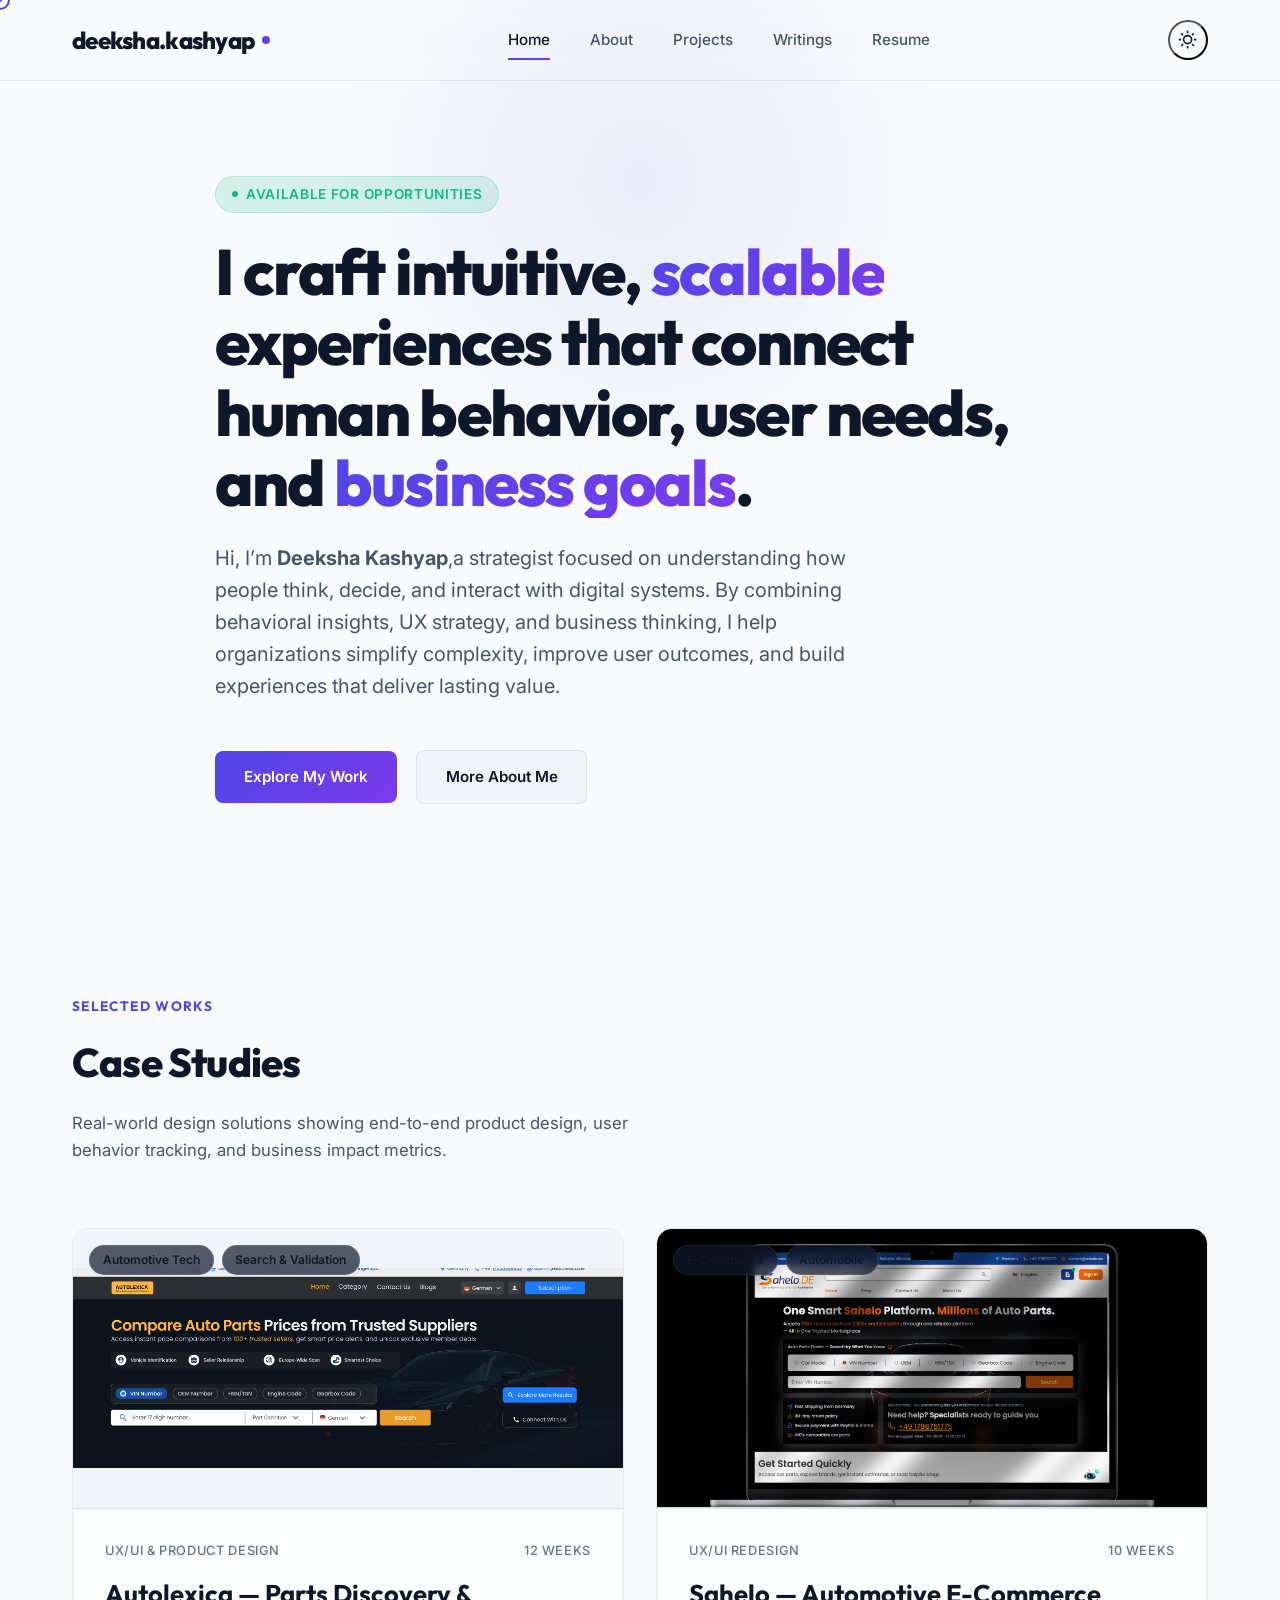
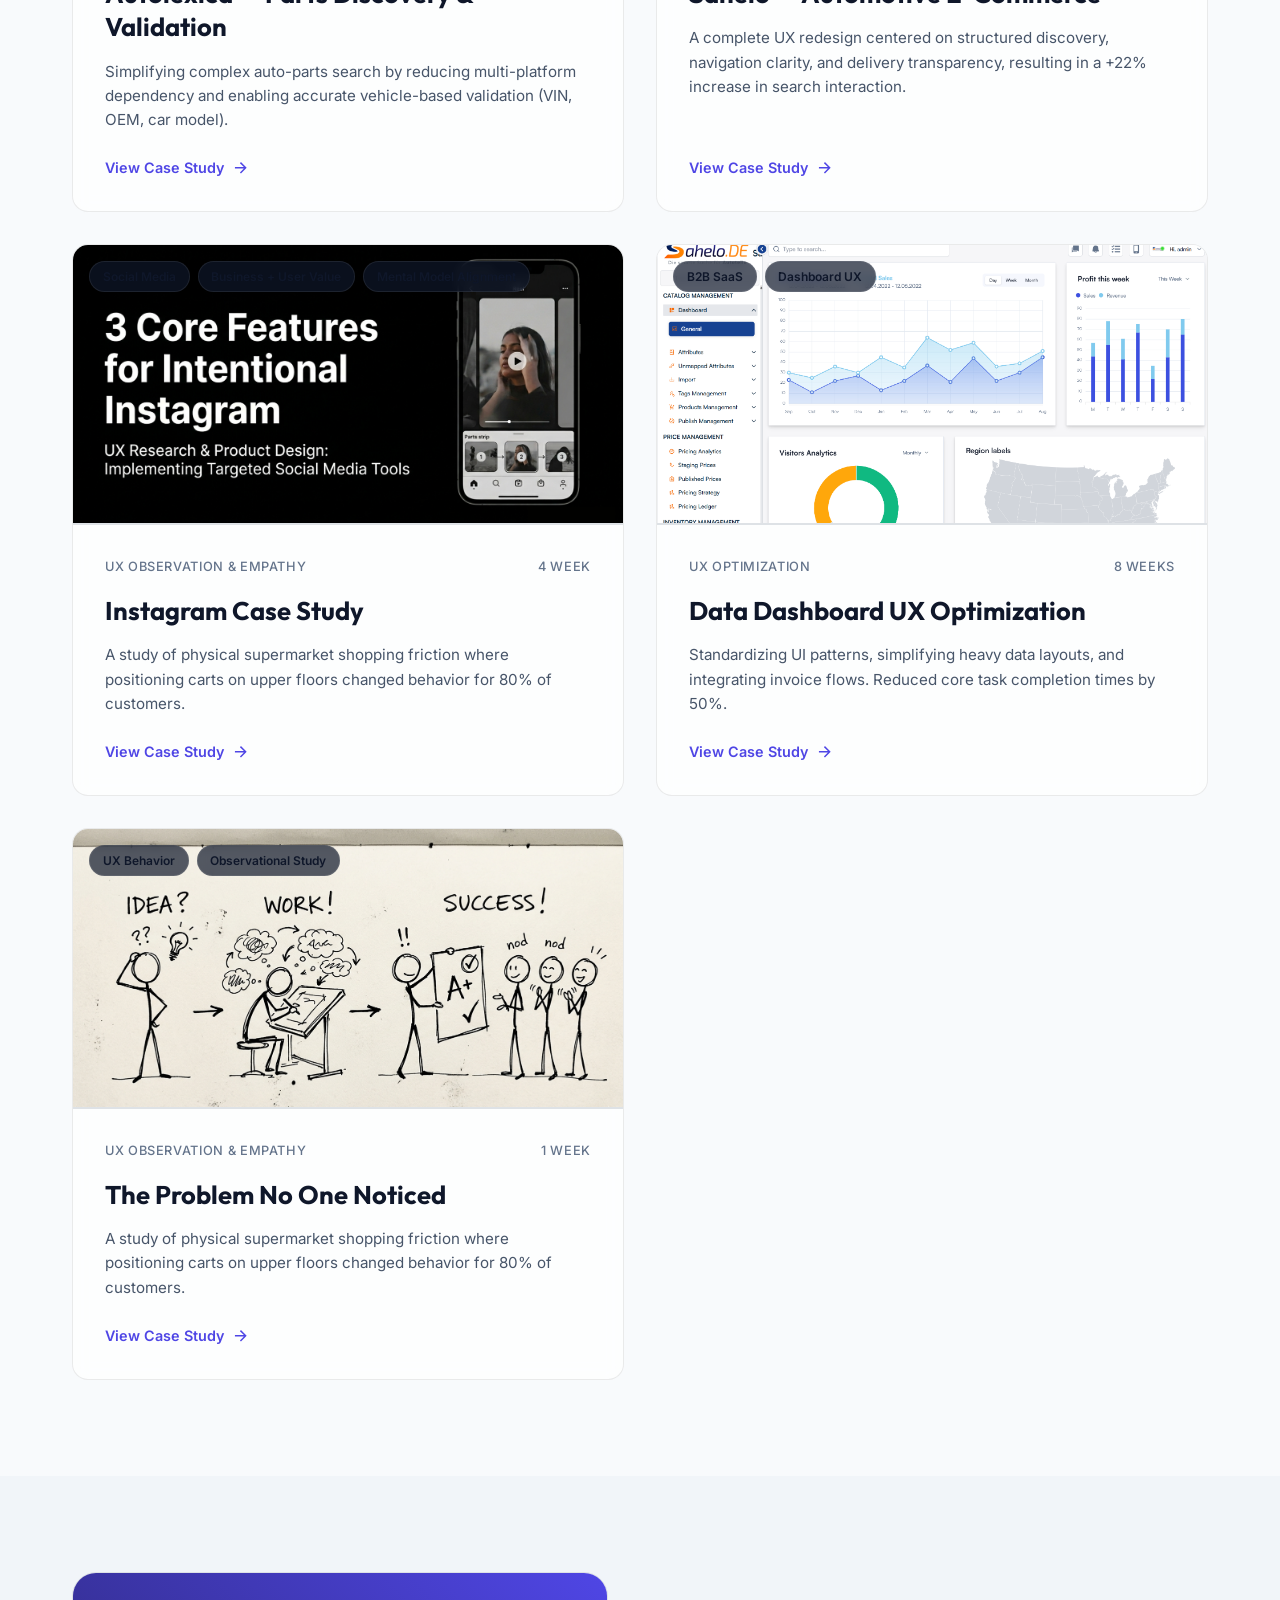
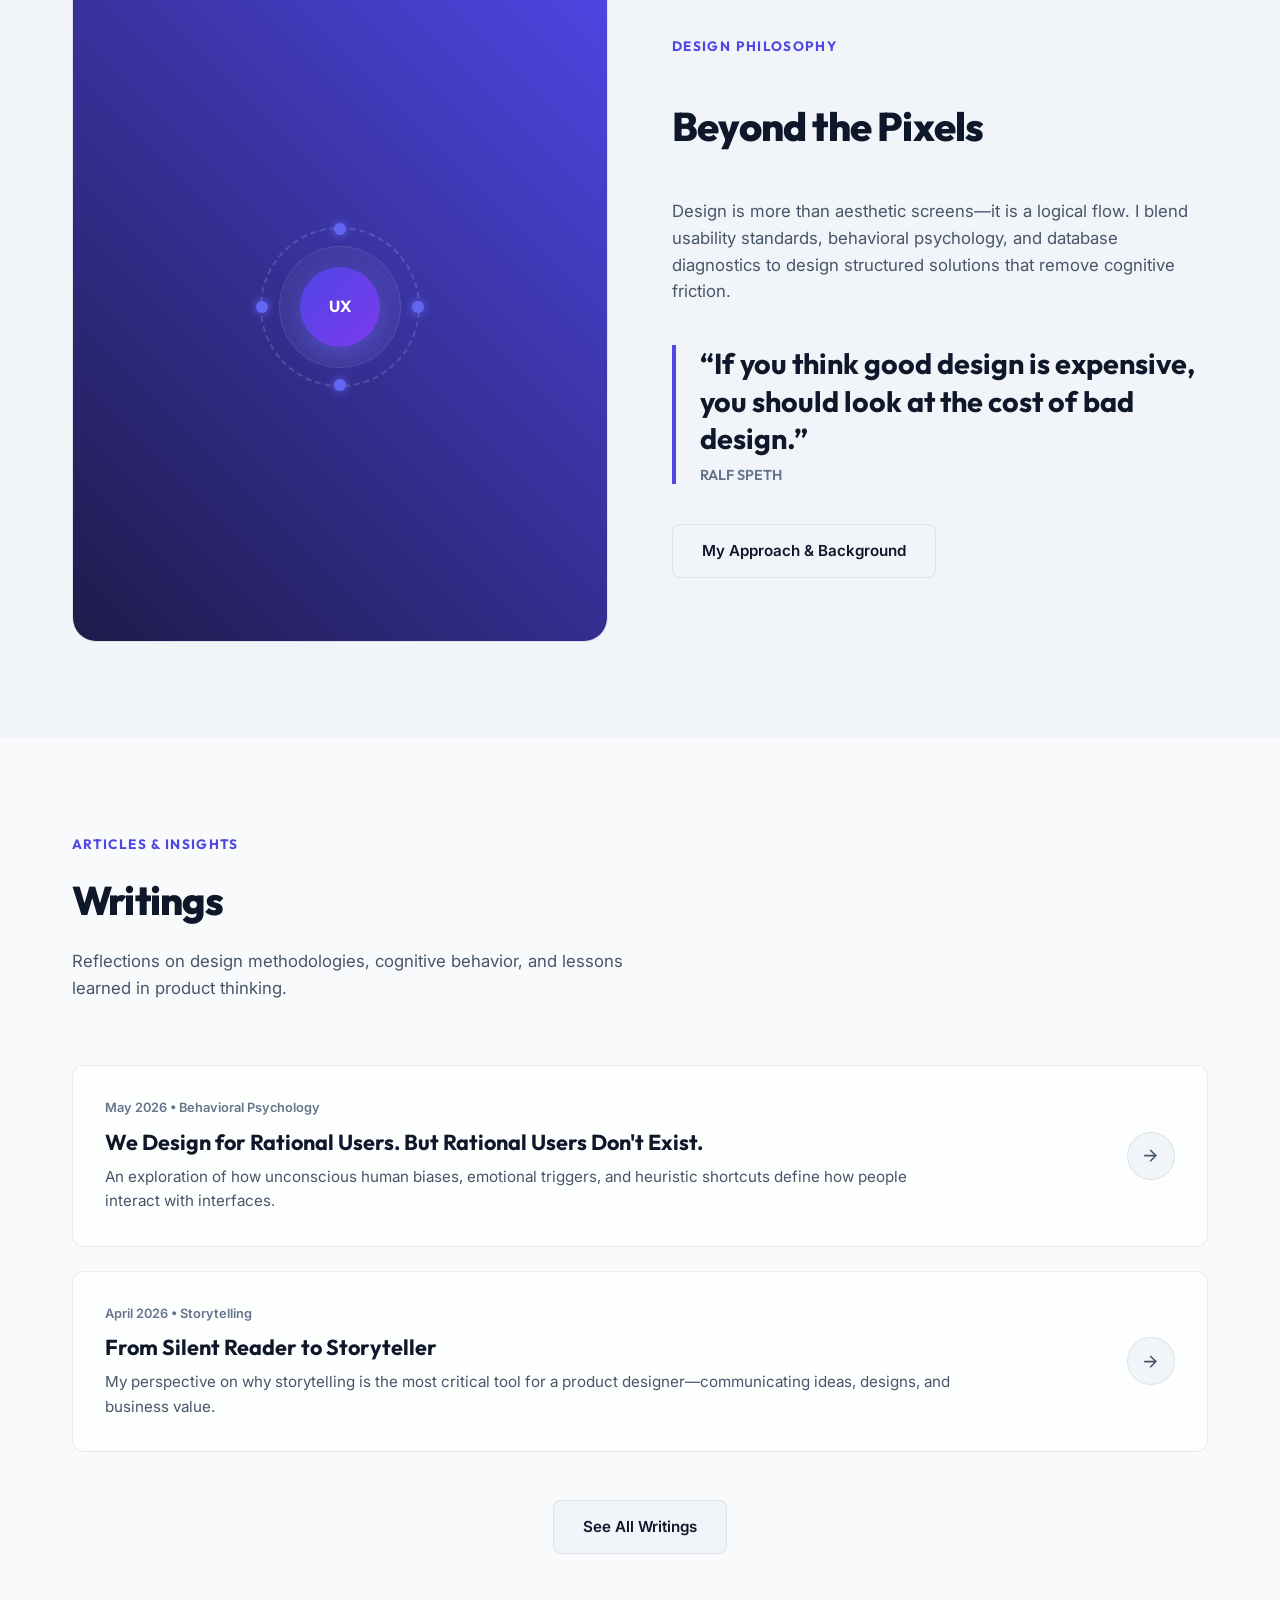
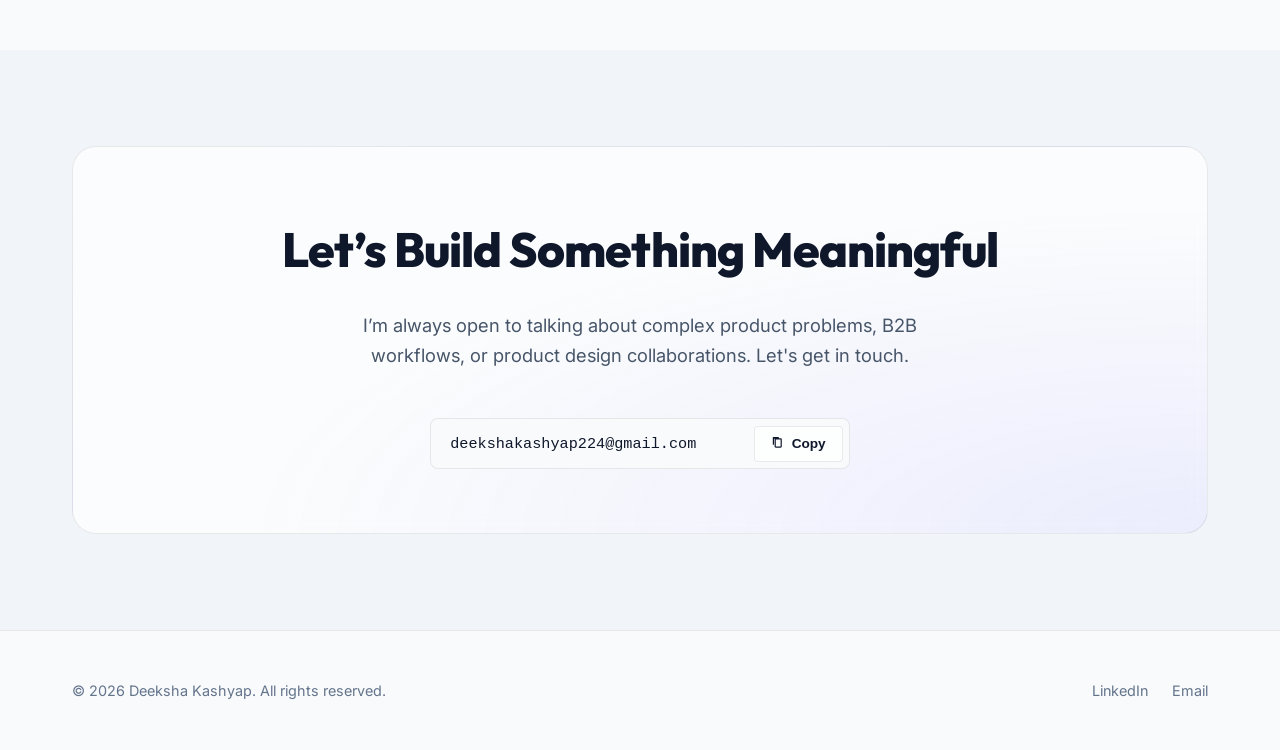
==== index.html @ 8af73ab5 "Initial commit" ====
<!DOCTYPE html>
<html lang="en">
<head>
    <meta charset="UTF-8">
    <meta name="viewport" content="width=device-width, initial-scale=1.0">
    <meta name="description" content="Product portfolio of Deeksha Kashyap - UX/UI and Product Designer. Designing intuitive, scalable digital products that connect user needs with business goals.">
    <title>Deeksha Kashyap | Product Designer Portfolio</title>
    <link rel="stylesheet" href="css/style.css">
    
    <style>
        .project-img-wrapper img {
    width: 100%;
    height: 100%;
    object-fit: cover;
    display: block;
}
    </style>
</head>

<body>
    <!-- Custom Cursor Elements -->
    <div class="custom-cursor"></div>
    <div class="custom-cursor-dot"></div>

    <!-- Navigation Header -->
    <header>
        <div class="container nav-container">
            <a href="index.html" class="logo">
                deeksha.kashyap <span class="logo-dot"></span>
            </a>
            
            <button class="hamburger" id="hamburger" aria-label="Toggle Navigation Menu">
                <span></span>
                <span></span>
                <span></span>
            </button>

            <nav class="nav-menu" id="nav-menu">
                <a href="index.html" class="nav-link active">Home</a>
                <a href="about.html" class="nav-link">About</a>
                <a href="index.html#projects" class="nav-link">Projects</a>
                <a href="writings.html" class="nav-link">Writings</a>
                <a href="resume.html" class="nav-link">Resume</a>
            </nav>

            <div class="nav-right">
                <button class="theme-btn" id="theme-toggle" aria-label="Toggle Light/Dark Theme">
                    <svg class="moon-icon" viewBox="0 0 24 24">
                        <path d="M12 3c.132 0 .263 0 .393.007a7.5 7.5 0 0 0 7.92 12.446A9 9 0 1 1 12 3zm0 2a7 7 0 1 0 5.25 11.625 9.5 9.5 0 0 1-5.18-7.79 9.516 9.516 0 0 1-.07-1.835A6.97 6.97 0 0 0 12 5z"/>
                    </svg>
                    <svg class="sun-icon" viewBox="0 0 24 24">
                        <path d="M12 18a6 6 0 1 1 0-12 6 6 0 0 1 0 12zm0-2a4 4 0 1 0 0-8 4 4 0 0 0 0 8zM11 1h2v3h-2V1zm0 19h2v3h-2v-3zM3.515 4.929l1.414-1.414L7.05 5.636 5.636 7.05 3.515 4.93zM16.95 18.364l1.414-1.414 2.122 2.122-1.414 1.414-2.122-2.122zM19.07 3.515l1.414 1.414-2.122 2.121-1.414-1.414 2.122-2.121zM5.636 16.95l1.414 1.414-2.122 2.122-1.414-1.414 2.122-2.122zM1 11h3v2H1v-2zm19 0h3v2h-3v-2z"/>
                    </svg>
                </button>
            </div>
        </div>
    </header>

    <!-- Main Content -->
    <main>
        <!-- Hero Section -->
        <section class="hero">
            <div class="hero-glow"></div>
            <div class="container">
                <div class="hero-content reveal">
                    <div class="hero-badge">
                        <span class="hero-badge-dot"></span>
                        Available for Opportunities
                    </div>
                    <h1 class="hero-title">
                        I craft intuitive, <span class="text-gradient">scalable</span> experiences that connect human behavior, user needs, and <span class="text-gradient">business goals</span>.
                    </h1>
                    <p class="hero-desc">
                        Hi, I’m <strong>Deeksha Kashyap</strong>,a strategist focused on understanding how people think, decide, and interact with digital systems. By combining behavioral insights, UX strategy, and business thinking, I help organizations simplify complexity, improve user outcomes, and build experiences that deliver lasting value.
                    </p>
                    <div class="hero-actions">
                        <a href="#projects" class="btn btn-primary">Explore My Work</a>
                        <a href="about.html" class="btn btn-secondary">More About Me</a>
                    </div>
                </div>
            </div>
        </section>

        <!-- Selected Projects Section -->
        <section id="projects" class="section">
            <div class="container">
                <div class="section-header reveal">
                    <span class="section-label">Selected Works</span>
                    <h2 class="section-title">Case Studies</h2>
                    <p class="section-desc">Real-world design solutions showing end-to-end product design, user behavior tracking, and business impact metrics.</p>
                </div>

                <div class="works-grid">
                    <!-- Project 1: Autolexica -->
                    <div class="project-card reveal">
                        <div class="project-img-wrapper">
                            <div class="project-tags">
                                <span class="project-tag">Automotive Tech</span>
                                <span class="project-tag">Search & Validation</span>
                            </div>
                              <img src="../images/autolexica_hero_section.png" alt="test" style="width:100%; height:200px; display:center;">  <!-- ← ADDED -->               
                             </div>
                        <div class="project-content">
                            <div class="project-meta">
                                <span>UX/UI & Product Design</span>                                <span>12 Weeks</span>
                            </div>
                            <h3 class="project-title">Autolexica — Parts Discovery & Validation</h3>
                            <p class="project-desc">Simplifying complex auto-parts search by reducing multi-platform dependency and enabling accurate vehicle-based validation (VIN, OEM, car model).</p>
                            <a href="projects/autolexica.html" class="project-link">
                                View Case Study
                                <svg viewBox="0 0 24 24" width="16" height="16"><path fill="none" d="M0 0h24v24H0z"/><path fill="currentColor" d="M16.172 11l-5.364-5.364 1.414-1.414L20 12l-7.778 7.778-1.414-1.414L16.172 13H4v-2z"/></svg>
                            </a>
                        </div>
                    </div>

                    <!-- Project 2: Sahelo -->
                    <div class="project-card reveal">
                        <div class="project-img-wrapper">
                            <div class="project-tags">
                                <span class="project-tag">E-Commerce</span>
                                <span class="project-tag">Automobile</span>
                            </div>
                            <img src="images/sahelo_hero_section.png" alt="Sahelo Project" class="project-img-wrapper img">  <!-- ← ADDED -->
                        </div>
                        <div class="project-content">
                            <div class="project-meta">
                                <span>UX/UI Redesign</span>
                                <span>10 Weeks</span>
                            </div>
                            <h3 class="project-title">Sahelo — Automotive E-Commerce</h3>
                            <p class="project-desc">A complete UX redesign centered on structured discovery, navigation clarity, and delivery transparency, resulting in a +22% increase in search interaction.</p>
                            <a href="projects/sahelo.html" class="project-link">
                                View Case Study
                                <svg viewBox="0 0 24 24" width="16" height="16"><path fill="none" d="M0 0h24v24H0z"/><path fill="currentColor" d="M16.172 11l-5.364-5.364 1.414-1.414L20 12l-7.778 7.778-1.414-1.414L16.172 13H4v-2z"/></svg>
                            </a>
                        </div>
                    </div>

                    <!-- project 5: instagram case study ---->
                     <div class="project-card reveal">
                        <div class="project-img-wrapper">
                            <div class="project-tags">
                                <span class="project-tag">Social Media</span>
                                <span class="project-tag">Business + User Value</span>
                                <span class="project-tag">Mental Model Alignment</span>
                            </div>
                            <img src="images/insta_hero_section.png" alt="Instagram Case Study" class="project-img-wrapper img">  <!-- ← ADDED -->
                        </div>
                        <div class="project-content">
                            <div class="project-meta">
                                <span>UX Observation & Empathy</span>
                                <span>4 Week</span>
                            </div>
                            <h3 class="project-title">Instagram Case Study</h3>
                            <p class="project-desc">A study of physical supermarket shopping friction where positioning carts on upper floors changed behavior for 80% of customers.</p>
                            <a href="projects/insta.html" class="project-link">
                                View Case Study
                                <svg viewBox="0 0 24 24" width="16" height="16"><path fill="none" d="M0 0h24v24H0z"/><path fill="currentColor" d="M16.172 11l-5.364-5.364 1.414-1.414L20 12l-7.778 7.778-1.414-1.414L16.172 13H4v-2z"/></svg>
                            </a>
                        </div>
                    </div>

                    <!-- Project 3: Internal Dashboard -->
                    <div class="project-card reveal">
                        <div class="project-img-wrapper">
                            <div class="project-tags">
                                <span class="project-tag">B2B SaaS</span>
                                <span class="project-tag">Dashboard UX</span>
                            </div>
                           <img src="images/dashbord_hero_section.png" alt="Internal Dashboard Project" class="project-img-wrapper img">  <!-- ← ADDED -->
                        </div>
                        <div class="project-content">
                            <div class="project-meta">
                                <span>UX Optimization</span>
                                <span>8 Weeks</span>
                            </div>
                            <h3 class="project-title">Data Dashboard UX Optimization</h3>
                            <p class="project-desc">Standardizing UI patterns, simplifying heavy data layouts, and integrating invoice flows. Reduced core task completion times by 50%.</p>
                            <a href="projects/dashboard.html" class="project-link">
                                View Case Study
                                <svg viewBox="0 0 24 24" width="16" height="16"><path fill="none" d="M0 0h24v24H0z"/><path fill="currentColor" d="M16.172 11l-5.364-5.364 1.414-1.414L20 12l-7.778 7.778-1.414-1.414L16.172 13H4v-2z"/></svg>
                            </a>
                        </div>
                    </div>

                    <!-- Project 4: Retail observation -->
                    <div class="project-card reveal">
                        <div class="project-img-wrapper">
                            <div class="project-tags">
                                <span class="project-tag">UX Behavior</span>
                                <span class="project-tag">Observational Study</span>
                            </div>
                            <img src="images/problem_hero_section.png" alt="Internal Dashboard Project" class="project-img-wrapper img">  <!-- ← ADDED -->
                        </div>
                        <div class="project-content">
                            <div class="project-meta">
                                <span>UX Observation & Empathy</span>
                                <span>1 Week</span>
                            </div>
                            <h3 class="project-title">The Problem No One Noticed</h3>
                            <p class="project-desc">A study of physical supermarket shopping friction where positioning carts on upper floors changed behavior for 80% of customers.</p>
                            <a href="projects/retail-friction.html" class="project-link">
                                View Case Study
                                <svg viewBox="0 0 24 24" width="16" height="16"><path fill="none" d="M0 0h24v24H0z"/><path fill="currentColor" d="M16.172 11l-5.364-5.364 1.414-1.414L20 12l-7.778 7.778-1.414-1.414L16.172 13H4v-2z"/></svg>
                            </a>
                        </div>
                    </div>


                </div>
            </div>
        </section>

        <!-- About Me Teaser Section -->
        <section class="section" style="background-color: var(--bg-secondary);">
            <div class="container">
                <div class="about-teaser">
                    <div class="about-teaser-img-wrapper reveal">
                        <div class="teaser-ill">
                            <div class="teaser-ill-circle">
                                <span class="teaser-ill-node node-1"></span>
                                <span class="teaser-ill-node node-2"></span>
                                <span class="teaser-ill-node node-3"></span>
                                <span class="teaser-ill-node node-4"></span>
                            </div>
                            <div class="teaser-ill-center">UX</div>
                        </div>
                    </div>
                    <div class="about-teaser-content reveal">
                        <span class="section-label">Design Philosophy</span>
                        <h2 class="section-title">Beyond the Pixels</h2>
                        <p class="section-desc">
                            Design is more than aesthetic screens—it is a logical flow. I blend usability standards, behavioral psychology, and database diagnostics to design structured solutions that remove cognitive friction.
                        </p>
                        <blockquote class="about-teaser-quote">
                            “If you think good design is expensive, you should look at the cost of bad design.”
                            <span class="quote-author">Ralf Speth</span>
                        </blockquote>
                        <a href="about.html" class="btn btn-secondary" style="width:fit-content">My Approach & Background</a>
                    </div>
                </div>
            </div>
        </section>

        <!-- Selected Articles Section -->
        <section class="section">
            <div class="container">
                <div class="section-header reveal">
                    <span class="section-label">Articles & Insights</span>
                    <h2 class="section-title">Writings</h2>
                    <p class="section-desc">Reflections on design methodologies, cognitive behavior, and lessons learned in product thinking.</p>
                </div>

                <div class="writings-list">
                    <!-- Article 1 -->
                    <a href="writings/rational-users.html" class="writing-card reveal">
                        <div class="writing-info">
                            <span class="writing-date">May 2026 • Behavioral Psychology</span>
                            <h3 class="writing-title">We Design for Rational Users. But Rational Users Don't Exist.</h3>
                            <p class="writing-desc">An exploration of how unconscious human biases, emotional triggers, and heuristic shortcuts define how people interact with interfaces.</p>
                        </div>
                        <div class="writing-arrow">
                            <svg viewBox="0 0 24 24"><path fill="none" d="M0 0h24v24H0z"/><path fill="currentColor" d="M16.172 11l-5.364-5.364 1.414-1.414L20 12l-7.778 7.778-1.414-1.414L16.172 13H4v-2z"/></svg>
                        </div>
                    </a>

                    <!-- Article 2 -->
                    <a href="writings/silent-reader.html" class="writing-card reveal">
                        <div class="writing-info">
                            <span class="writing-date">April 2026 • Storytelling</span>
                            <h3 class="writing-title">From Silent Reader to Storyteller</h3>
                            <p class="writing-desc">My perspective on why storytelling is the most critical tool for a product designer—communicating ideas, designs, and business value.</p>
                        </div>
                        <div class="writing-arrow">
                            <svg viewBox="0 0 24 24"><path fill="none" d="M0 0h24v24H0z"/><path fill="currentColor" d="M16.172 11l-5.364-5.364 1.414-1.414L20 12l-7.778 7.778-1.414-1.414L16.172 13H4v-2z"/></svg>
                        </div>
                    </a>
                </div>

                <div style="text-align:center;margin-top:3rem" class="reveal">
                    <a href="writings.html" class="btn btn-secondary">See All Writings</a>
                </div>
            </div>
        </section>

        <!-- Contact Section -->
        <section class="section" style="background-color: var(--bg-secondary);">
            <div class="container">
                <div class="contact-cta reveal">
                    <h2 class="contact-cta-title">Let’s Build Something Meaningful</h2>
                    <p class="contact-cta-desc">
                        I’m always open to talking about complex product problems, B2B workflows, or product design collaborations. Let's get in touch.
                    </p>
                    <div class="email-copy-box">
                        <span class="email-text" id="email-address">deekshakashyap224@gmail.com</span>
                        <button class="copy-btn" id="copy-email-btn" aria-label="Copy email address to clipboard">
                            <svg viewBox="0 0 24 24"><path fill="none" d="M0 0h24v24H0z"/><path fill="currentColor" d="M16 2H8C6.9 2 6 2.9 6 4v12c0 1.1.9 2 2 2h8c1.1 0 2-.9 2-2V4c0-1.1-.9-2-2-2zm0 14H8V4h8v12zm-3-17h-8c-1.1 0-2 .9-2 2v12h2V3h8V1z"/></svg>
                            Copy
                        </button>
                    </div>
                </div>
            </div>
        </section>
    </main>

    <!-- Footer -->
    <footer>
        <div class="container footer-content">
            <p>© 2026 Deeksha Kashyap. All rights reserved.</p>
            <div class="social-links">
                <a href="https://www.linkedin.com/in/deeksha-kashyap-ux" target="_blank" rel="noopener noreferrer" class="social-link">LinkedIn</a>
                <a href="mailto:deekshakashyap224@gmail.com" class="social-link">Email</a>
            </div>
        </div>
    </footer>

    <script src="js/main.js"></script>
</body>
</html>
---- css/style.css ----
@import url('https://fonts.googleapis.com/css2?family=Inter:wght@300;400;500;600;700&family=Outfit:wght@400;500;600;700;800&display=swap');

:root {
    --bg-primary: #07090e;
    --bg-secondary: #0d111d;
    --card-bg: rgba(17, 22, 34, 0.6);
    --card-hover: rgba(22, 30, 49, 0.8);
    --border-color: rgba(255, 255, 255, 0.06);
    --border-hover: rgba(99, 102, 241, 0.3);
    --text-primary: #f3f4f6;
    --text-secondary: #9ca3af;
    --text-muted: #6b7280;
    --accent-primary: #6366f1;
    --accent-secondary: #8b5cf6;
    --accent-gradient: linear-gradient(135deg, #6366f1, #8b5cf6);
    --accent-gradient-hover: linear-gradient(135deg, #4f46e5, #7c3aed);
    --accent-glow: rgba(99, 102, 241, 0.15);
    --success: #10b981;
    --success-bg: rgba(16, 185, 129, 0.1);
    --font-heading: 'Outfit', sans-serif;
    --font-body: 'Inter', sans-serif;
    --max-width: 1200px;
    --transition-smooth: all 0.4s cubic-bezier(0.16, 1, 0.3, 1);
    --transition-fast: all 0.2s ease;
    --shadow-sm: 0 4px 6px -1px rgba(0, 0, 0, 0.1), 0 2px 4px -1px rgba(0, 0, 0, 0.06);
    --shadow-md: 0 10px 15px -3px rgba(0, 0, 0, 0.1), 0 4px 6px -2px rgba(0, 0, 0, 0.05);
    --shadow-lg: 0 20px 25px -5px rgba(0, 0, 0, 0.15), 0 10px 10px -5px rgba(0, 0, 0, 0.04);
}

.light-theme {
    --bg-primary: #f8fafc;
    --bg-secondary: #f1f5f9;
    --card-bg: rgba(255, 255, 255, 0.7);
    --card-hover: rgba(255, 255, 255, 0.95);
    --border-color: rgba(0, 0, 0, 0.08);
    --border-hover: rgba(79, 70, 229, 0.3);
    --text-primary: #0f172a;
    --text-secondary: #475569;
    --text-muted: #64748b;
    --accent-primary: #4f46e5;
    --accent-secondary: #7c3aed;
    --accent-gradient: linear-gradient(135deg, #4f46e5, #7c3aed);
    --accent-gradient-hover: linear-gradient(135deg, #3730a3, #6d28d9);
    --accent-glow: rgba(79, 70, 229, 0.08);
    --success-bg: rgba(16, 185, 129, 0.15);
    --shadow-sm: 0 1px 3px rgba(0,0,0,0.05);
    --shadow-md: 0 4px 6px -1px rgba(0,0,0,0.05), 0 2px 4px -1px rgba(0,0,0,0.03);
    --shadow-lg: 0 10px 15px -3px rgba(0,0,0,0.08), 0 4px 6px -2px rgba(0,0,0,0.04);
}

/* Base resets & styles */
* {
    margin: 0;
    padding: 0;
    box-sizing: border-box;
}

html {
    scroll-behavior: smooth;
    font-size: 16px;
}

body {
    background-color: var(--bg-primary);
    color: var(--text-primary);
    font-family: var(--font-body);
    line-height: 1.6;
    overflow-x: hidden;
    transition: background-color 0.4s ease, color 0.4s ease;
}

a {
    color: inherit;
    text-decoration: none;
    transition: var(--transition-fast);
}

img {
    max-width: 100%;
    height: auto;
    display: block;
}

/* Custom Scrollbar */
::-webkit-scrollbar {
    width: 10px;
}
::-webkit-scrollbar-track {
    background: var(--bg-primary);
}
::-webkit-scrollbar-thumb {
    background: var(--border-color);
    border-radius: 5px;
    border: 2px solid var(--bg-primary);
}
::-webkit-scrollbar-thumb:hover {
    background: var(--accent-primary);
}

/* Layout Utilities */
.container {
    max-width: var(--max-width);
    margin: 0 auto;
    padding: 0 2rem;
}

.section {
    padding: 6rem 0;
}

.text-gradient {
    background: var(--accent-gradient);
    -webkit-background-clip: text;
    -webkit-text-fill-color: transparent;
    display: inline-block;
}

/* Header & Navigation */
header {
    position: fixed;
    top: 0;
    left: 0;
    width: 100%;
    z-index: 1000;
    background: rgba(var(--bg-primary), 0.7);
    backdrop-filter: blur(12px);
    border-bottom: 1px solid var(--border-color);
    transition: var(--transition-smooth);
}

.nav-container {
    display: flex;
    justify-content: space-between;
    align-items: center;
    height: 5rem;
}

.logo {
    font-family: var(--font-heading);
    font-weight: 800;
    font-size: 1.5rem;
    letter-spacing: -0.03em;
    display: flex;
    align-items: center;
    gap: 0.5rem;
}

.logo-dot {
    width: 8px;
    height: 8px;
    background: var(--accent-gradient);
    border-radius: 50%;
}

.nav-menu {
    display: flex;
    align-items: center;
    gap: 2.5rem;
    list-style: none;
}

.nav-link {
    font-weight: 500;
    font-size: 0.95rem;
    color: var(--text-secondary);
    position: relative;
    padding: 0.5rem 0;
}

.nav-link:hover, .nav-link.active {
    color: var(--text-primary);
}

.nav-link::after {
    content: '';
    position: absolute;
    bottom: 0;
    left: 0;
    width: 0;
    height: 2px;
    background: var(--accent-gradient);
    transition: var(--transition-smooth);
}

.nav-link:hover::after, .nav-link.active::after {
    width: 100%;
}

.nav-right {
    display: flex;
    align-items: center;
    gap: 1.5rem;
}

/* Theme Toggle button */
.theme-btn {
    background: none;
    color: var(--text-primary);
    width: 2.5rem;
    height: 2.5rem;
    border-radius: 50%;
    cursor: pointer;
    display: flex;
    align-items: center;
    justify-content: center;
    transition: var(--transition-smooth);
}

.theme-btn:hover {
    border-color: var(--accent-primary);
    background: var(--accent-glow);
    transform: scale(1.05);
}

.theme-btn svg {
    width: 1.2rem;
    height: 1.2rem;
    fill: currentColor;
}

.light-theme .theme-btn .moon-icon {
    display: none;
}
.theme-btn .sun-icon {
    display: none;
}
.light-theme .theme-btn .sun-icon {
    display: block;
}
body:not(.light-theme) .theme-btn .moon-icon {
    display: block;
}

.hamburger {
    display: none;
    flex-direction: column;
    gap: 6px;
    cursor: pointer;
    border: none;
    background: none;
    z-index: 1100;
    padding: 0.5rem;
}

.hamburger span {
    display: block;
    width: 24px;
    height: 2px;
    background: var(--text-primary);
    transition: var(--transition-fast);
}

/* Hero Section */
.hero {
    min-height: 100vh;
    display: flex;
    align-items: center;
    position: relative;
    padding-top: 5rem;
    overflow: hidden;
}

.hero-glow {
    position: absolute;
    top: 20%;
    left: 50%;
    transform: translate(-50%, -50%);
    width: 40rem;
    height: 40rem;
    background: radial-gradient(circle, var(--accent-glow) 0%, rgba(99, 102, 241, 0) 70%);
    z-index: -1;
    pointer-events: none;
}

.hero-content {
    max-width: 850px;
    display: flex;
    flex-direction: column;
    gap: 1.5rem;
}

.hero-badge {
    align-self: flex-start;
    display: flex;
    align-items: center;
    gap: 0.5rem;
    background: var(--success-bg);
    border: 1px solid rgba(16, 185, 129, 0.2);
    color: var(--success);
    font-size: 0.85rem;
    font-weight: 600;
    padding: 0.4rem 1rem;
    border-radius: 2rem;
    text-transform: uppercase;
    letter-spacing: 0.05em;
}

.hero-badge-dot {
    width: 6px;
    height: 6px;
    background: var(--success);
    border-radius: 50%;
    animation: pulse 1.5s infinite;
}

@keyframes pulse {
    0% { transform: scale(0.9); opacity: 0.6; }
    50% { transform: scale(1.3); opacity: 1; }
    100% { transform: scale(0.9); opacity: 0.6; }
}

.hero-title {
    font-family: var(--font-heading);
    font-weight: 800;
    font-size: 4rem;
    line-height: 1.1;
    letter-spacing: -0.03em;
}

.hero-desc {
    font-size: 1.25rem;
    color: var(--text-secondary);
    max-width: 680px;
    margin-bottom: 1.5rem;
}

.hero-actions {
    display: flex;
    gap: 1.2rem;
    align-items: center;
}

/* Button UI */
.btn {
    display: inline-flex;
    align-items: center;
    justify-content: center;
    gap: 0.6rem;
    padding: 0.85rem 1.8rem;
    border-radius: 0.5rem;
    font-weight: 600;
    font-size: 0.95rem;
    cursor: pointer;
    transition: var(--transition-smooth);
    border: none;
}

.btn-primary {
    background: var(--accent-gradient);
    color: #ffffff;
}

.btn-primary:hover {
    background: var(--accent-gradient-hover);
    transform: translateY(-2px);
    box-shadow: 0 10px 20px -10px var(--accent-primary);
}

.btn-secondary {
    background: var(--bg-secondary);
    color: var(--text-primary);
    border: 1px solid var(--border-color);
}

.btn-secondary:hover {
    border-color: var(--accent-primary);
    background: var(--card-bg);
    transform: translateY(-2px);
}

/* Section Header */
.section-header {
    margin-bottom: 4rem;
    max-width: 600px;
}

.section-label {
    font-family: var(--font-heading);
    text-transform: uppercase;
    font-size: 0.85rem;
    font-weight: 700;
    letter-spacing: 0.1em;
    color: var(--accent-primary);
    margin-bottom: 0.75rem;
    display: block;
}

.section-title {
    font-family: var(--font-heading);
    font-size: 2.5rem;
    font-weight: 800;
    letter-spacing: -0.02em;
    margin-bottom: 1rem;
}

.section-desc {
    color: var(--text-secondary);
    font-size: 1.05rem;
}

/* Project / Works Grid */
.works-grid {
    display: grid;
    grid-template-columns: repeat(2, 1fr);
    gap: 2rem;
}

.project-card {
    background: var(--card-bg);
    border: 1px solid var(--border-color);
    border-radius: 1rem;
    overflow: hidden;
    display: flex;
    flex-direction: column;
    height: 100%;
    transition: var(--transition-smooth);
    position: relative;
    backdrop-filter: blur(8px);
}

.project-card:hover {
    transform: translateY(-6px);
    border-color: var(--border-hover);
    box-shadow: var(--shadow-lg), 0 0 25px rgba(99, 102, 241, 0.05);
}

.project-img-wrapper {
    position: relative;
    height: 280px;
    background: var(--bg-secondary);
    overflow: hidden;
    border-bottom: 1px solid var(--border-color);
    display: flex;
    align-items: center;
    justify-content: center;
}

/* Dynamic visual placeholders for case studies using CSS illustrations */
.project-illustration {
    width: 100%;
    height: 100%;
    display: flex;
    align-items: center;
    justify-content: center;
    position: relative;
    background: radial-gradient(circle at center, rgba(99, 102, 241, 0.1) 0%, transparent 75%);
}

.ill-autolexica {
    background: linear-gradient(135deg, #1e1b4b 0%, #0f172a 100%);
}
.ill-sahelo {
    background: linear-gradient(135deg, #064e3b 0%, #0f172a 100%);
}
.ill-dashboard {
    background: linear-gradient(135deg, #1e293b 0%, #0f172a 100%);
}
.ill-retail {
    background: linear-gradient(135deg, #311042 0%, #0f172a 100%);
}

.ill-container {
    width: 85%;
    height: 80%;
    border-radius: 0.5rem;
    border: 1px solid rgba(255, 255, 255, 0.1);
    background: rgba(15, 23, 42, 0.8);
    position: relative;
    overflow: hidden;
    box-shadow: var(--shadow-md);
    padding: 1rem;
    display: flex;
    flex-direction: column;
    gap: 0.5rem;
}

/* UI mock elements in CSS */
.ill-header {
    display: flex;
    justify-content: space-between;
    align-items: center;
    border-bottom: 1px solid rgba(255,255,255,0.06);
    padding-bottom: 0.5rem;
}
.ill-dots {
    display: flex;
    gap: 4px;
}
.ill-dots span {
    width: 6px;
    height: 6px;
    border-radius: 50%;
    background: rgba(255,255,255,0.2);
}
.ill-search-bar {
    height: 1.75rem;
    border-radius: 4px;
    background: rgba(255,255,255,0.05);
    border: 1px solid rgba(255,255,255,0.08);
    width: 60%;
    display: flex;
    align-items: center;
    padding-left: 0.5rem;
}
.ill-search-bar::before {
    content: '';
    width: 8px;
    height: 8px;
    border: 1.5px solid rgba(255,255,255,0.3);
    border-radius: 50%;
    display: inline-block;
}
.ill-grid {
    display: grid;
    grid-template-columns: repeat(3, 1fr);
    gap: 0.5rem;
    margin-top: 0.5rem;
    flex-grow: 1;
}
.ill-card {
    border-radius: 4px;
    background: rgba(255,255,255,0.03);
    border: 1px solid rgba(255,255,255,0.05);
    padding: 0.5rem;
    display: flex;
    flex-direction: column;
    justify-content: space-between;
}
.ill-bar {
    height: 5px;
    border-radius: 2px;
    background: rgba(255,255,255,0.1);
    margin-bottom: 4px;
}
.ill-bar.shorter { width: 60%; }
.ill-bar.accent { background: var(--accent-primary); }

.project-card:hover .project-img-wrapper img {
    transform: scale(1.05);
}

.project-img-wrapper img {
    width: 100%;
    height: 100%;
    object-fit: cover;
    transition: var(--transition-smooth);
}

.project-tags {
    position: absolute;
    top: 1rem;
    left: 1rem;
    display: flex;
    gap: 0.5rem;
    flex-wrap: wrap;
    z-index: 10;
}

.project-tag {
    background: rgba(15, 23, 42, 0.7);
    border: 1px solid rgba(255, 255, 255, 0.08);
    color: var(--text-primary);
    font-size: 0.75rem;
    font-weight: 600;
    padding: 0.3rem 0.8rem;
    border-radius: 2rem;
    backdrop-filter: blur(4px);
}

.project-content {
    padding: 2rem;
    display: flex;
    flex-direction: column;
    flex-grow: 1;
    gap: 1rem;
}

.project-meta {
    display: flex;
    justify-content: space-between;
    font-size: 0.8rem;
    color: var(--text-muted);
    font-weight: 500;
    text-transform: uppercase;
    letter-spacing: 0.05em;
}

.project-title {
    font-family: var(--font-heading);
    font-size: 1.6rem;
    font-weight: 700;
    line-height: 1.3;
}

.project-desc {
    color: var(--text-secondary);
    font-size: 0.95rem;
    flex-grow: 1;
    display: -webkit-box;
    -webkit-line-clamp: 3; 
    -webkit-box-orient: vertical;
    overflow: hidden;
}

.project-link {
    display: flex;
    align-items: center;
    gap: 0.5rem;
    font-weight: 600;
    font-size: 0.9rem;
    color: var(--accent-primary);
    margin-top: 0.5rem;
    width: fit-content;
}

.project-link svg {
    width: 1.1rem;
    height: 1.1rem;
    transition: transform var(--transition-fast);
}

.project-card:hover .project-link svg {
    transform: translateX(4px);
}

/* Writings Section */
.writings-list {
    display: flex;
    flex-direction: column;
    gap: 1.5rem;
}

.writing-card {
    background: var(--card-bg);
    border: 1px solid var(--border-color);
    border-radius: 0.75rem;
    padding: 2rem;
    display: flex;
    justify-content: space-between;
    align-items: center;
    gap: 2rem;
    transition: var(--transition-smooth);
    backdrop-filter: blur(8px);
}

.writing-card:hover {
    border-color: var(--border-hover);
    transform: translateY(-2px);
    background: var(--card-hover);
}

.writing-info {
    display: flex;
    flex-direction: column;
    gap: 0.5rem;
    max-width: 80%;
}

.writing-date {
    font-size: 0.8rem;
    color: var(--text-muted);
    font-weight: 600;
}

.writing-title {
    font-family: var(--font-heading);
    font-size: 1.35rem;
    font-weight: 700;
    line-height: 1.4;
}

.writing-desc {
    color: var(--text-secondary);
    font-size: 0.95rem;
    display: -webkit-box;
    -webkit-line-clamp: 2;
    -webkit-box-orient: vertical;
    overflow: hidden;
}

.writing-arrow {
    width: 3rem;
    height: 3rem;
    background: var(--bg-secondary);
    border: 1px solid var(--border-color);
    border-radius: 50%;
    display: flex;
    align-items: center;
    justify-content: center;
    color: var(--text-secondary);
    transition: var(--transition-smooth);
    flex-shrink: 0;
}

.writing-card:hover .writing-arrow {
    background: var(--accent-gradient);
    color: #ffffff;
    border-color: transparent;
    transform: rotate(-45deg);
}

.writing-arrow svg {
    width: 1.2rem;
    height: 1.2rem;
}

/* About/Philosophy Section on Index */
.about-teaser {
    display: grid;
    grid-template-columns: 1fr 1fr;
    gap: 4rem;
    align-items: center;
}

.about-teaser-img-wrapper {
    position: relative;
    border-radius: 1.5rem;
    overflow: hidden;
    border: 1px solid var(--border-color);
    aspect-ratio: 4/5;
}

.teaser-ill {
    background: linear-gradient(225deg, #4f46e5 0%, #1e1b4b 100%);
    width: 100%;
    height: 100%;
    display: flex;
    flex-direction: column;
    align-items: center;
    justify-content: center;
    position: relative;
    padding: 2rem;
}

.teaser-ill-circle {
    width: 160px;
    height: 160px;
    border-radius: 50%;
    border: 2px dashed rgba(255, 255, 255, 0.15);
    display: flex;
    align-items: center;
    justify-content: center;
    position: relative;
    animation: rotate 20s linear infinite;
}

@keyframes rotate {
    from { transform: rotate(0deg); }
    to { transform: rotate(360deg); }
}

.teaser-ill-circle::before {
    content: '';
    width: 120px;
    height: 120px;
    border-radius: 50%;
    background: rgba(255,255,255,0.05);
    backdrop-filter: blur(5px);
    border: 1px solid rgba(255,255,255,0.1);
}

.teaser-ill-node {
    position: absolute;
    width: 12px;
    height: 12px;
    background: #6366f1;
    border-radius: 50%;
    box-shadow: 0 0 10px #6366f1;
}
.node-1 { top: -6px; }
.node-2 { right: -6px; }
.node-3 { bottom: -6px; }
.node-4 { left: -6px; }

.teaser-ill-center {
    position: absolute;
    width: 80px;
    height: 80px;
    border-radius: 50%;
    background: var(--accent-gradient);
    display: flex;
    align-items: center;
    justify-content: center;
    color: white;
    font-weight: 700;
    font-family: var(--font-heading);
    box-shadow: 0 10px 25px rgba(99, 102, 241, 0.4);
}

.about-teaser-content {
    display: flex;
    flex-direction: column;
    gap: 1.5rem;
}

.about-teaser-quote {
    font-family: var(--font-heading);
    font-size: 1.8rem;
    font-weight: 700;
    line-height: 1.3;
    border-left: 4px solid var(--accent-primary);
    padding-left: 1.5rem;
    margin: 1rem 0;
}

.quote-author {
    font-size: 0.9rem;
    color: var(--text-muted);
    margin-top: 0.5rem;
    font-weight: 600;
    display: block;
    text-transform: uppercase;
}

/* Contact / Call to Action */
.contact-cta {
    background: radial-gradient(ellipse at bottom right, rgba(99, 102, 241, 0.1), transparent 60%), var(--card-bg);
    border: 1px solid var(--border-color);
    border-radius: 1.5rem;
    padding: 4rem;
    text-align: center;
    display: flex;
    flex-direction: column;
    align-items: center;
    gap: 1.5rem;
    position: relative;
    overflow: hidden;
    backdrop-filter: blur(8px);
}

.contact-cta-title {
    font-family: var(--font-heading);
    font-size: 3rem;
    font-weight: 800;
    letter-spacing: -0.02em;
}

.contact-cta-desc {
    color: var(--text-secondary);
    font-size: 1.15rem;
    max-width: 600px;
    margin-bottom: 1rem;
}

/* Email Copy Box */
.email-copy-box {
    display: flex;
    align-items: center;
    background: var(--bg-primary);
    border: 1px solid var(--border-color);
    border-radius: 0.5rem;
    padding: 0.4rem 0.4rem 0.4rem 1.2rem;
    margin-top: 0.5rem;
    gap: 1rem;
    transition: var(--transition-smooth);
    max-width: 420px;
    width: 100%;
}

.email-copy-box:focus-within {
    border-color: var(--accent-primary);
    box-shadow: 0 0 15px rgba(99,102,241,0.1);
}

.email-text {
    font-family: 'Fragment Mono', monospace;
    font-size: 0.95rem;
    color: var(--text-primary);
    user-select: all;
    text-align: left;
    flex-grow: 1;
}

.copy-btn {
    background: var(--card-bg);
    border: 1px solid var(--border-color);
    color: var(--text-primary);
    padding: 0.6rem 1rem;
    border-radius: 0.25rem;
    cursor: pointer;
    font-weight: 600;
    font-size: 0.85rem;
    display: flex;
    align-items: center;
    gap: 0.4rem;
    transition: var(--transition-fast);
}

.copy-btn:hover {
    border-color: var(--accent-primary);
    background: var(--accent-primary);
    color: #ffffff;
}

.copy-btn svg {
    width: 0.9rem;
    height: 0.9rem;
    fill: currentColor;
}

/* Footer */
footer {
    border-top: 1px solid var(--border-color);
    padding: 3rem 0;
    color: var(--text-muted);
    font-size: 0.9rem;
}

.footer-content {
    display: flex;
    justify-content: space-between;
    align-items: center;
}

.social-links {
    display: flex;
    gap: 1.5rem;
}

.social-link:hover {
    color: var(--accent-primary);
}

/* About Page Specific Styles */
.about-hero-grid {
    display: grid;
    grid-template-columns: 1fr 1.2fr;
    gap: 4rem;
    align-items: start;
}

.about-intro-text {
    font-size: 1.2rem;
    color: var(--text-primary);
    line-height: 1.7;
}

.about-intro-sub {
    color: var(--text-secondary);
    font-size: 1.05rem;
    line-height: 1.6;
    margin-top: 1rem;
}

.about-gallery-grid {
    display: grid;
    grid-template-columns: repeat(3, 1fr);
    gap: 1.5rem;
    margin-top: 4rem;
}

.gallery-card {
    background: var(--card-bg);
    border: 1px solid var(--border-color);
    border-radius: 1rem;
    padding: 2rem;
    display: flex;
    flex-direction: column;
    gap: 1rem;
    transition: var(--transition-smooth);
}

.gallery-card:hover {
    transform: translateY(-4px);
    border-color: var(--border-hover);
}

.gallery-icon {
    width: 3rem;
    height: 3rem;
    border-radius: 50%;
    background: var(--accent-glow);
    color: var(--accent-primary);
    display: flex;
    align-items: center;
    justify-content: center;
}

.gallery-icon svg {
    width: 1.5rem;
    height: 1.5rem;
    fill: currentColor;
}

.gallery-title {
    font-family: var(--font-heading);
    font-size: 1.3rem;
    font-weight: 700;
}

.gallery-desc {
    color: var(--text-secondary);
    font-size: 0.95rem;
}

/* Resume Page Specific Styles */
.resume-section {
    display: grid;
    grid-template-columns: 280px 1fr;
    gap: 4rem;
    border-bottom: 1px solid var(--border-color);
    padding-bottom: 4rem;
    margin-bottom: 4rem;
}

.resume-section:last-child {
    border-bottom: none;
    padding-bottom: 0;
    margin-bottom: 0;
}

.resume-sidebar-title {
    font-family: var(--font-heading);
    font-size: 1.5rem;
    font-weight: 700;
    color: var(--text-primary);
    position: sticky;
    top: 7rem;
}

.resume-timeline {
    display: flex;
    flex-direction: column;
    gap: 2.5rem;
}

.resume-item {
    position: relative;
    padding-left: 2rem;
}

.resume-item::before {
    content: '';
    position: absolute;
    left: 0;
    top: 0.5rem;
    width: 8px;
    height: 8px;
    border-radius: 50%;
    background: var(--accent-primary);
    box-shadow: 0 0 0 4px var(--accent-glow);
}

.resume-item::after {
    content: '';
    position: absolute;
    left: 3px;
    top: 1rem;
    bottom: -2.5rem;
    width: 2px;
    background: var(--border-color);
}

.resume-item:last-child::after {
    display: none;
}

.resume-item-header {
    display: flex;
    justify-content: space-between;
    align-items: flex-start;
    margin-bottom: 0.5rem;
    flex-wrap: wrap;
    gap: 0.5rem;
}

.resume-role {
    font-family: var(--font-heading);
    font-size: 1.25rem;
    font-weight: 700;
    color: var(--text-primary);
}

.resume-company {
    font-size: 0.95rem;
    font-weight: 600;
    color: var(--accent-primary);
}

.resume-date {
    font-size: 0.85rem;
    color: var(--text-muted);
    font-weight: 600;
}

.resume-item-details {
    color: var(--text-secondary);
    font-size: 0.95rem;
    margin-bottom: 1rem;
}

.resume-bullets {
    list-style-type: none;
    display: flex;
    flex-direction: column;
    gap: 0.5rem;
}

.resume-bullets li {
    position: relative;
    padding-left: 1.2rem;
    font-size: 0.95rem;
    color: var(--text-secondary);
}

.resume-bullets li::before {
    content: '→';
    position: absolute;
    left: 0;
    color: var(--accent-primary);
    font-weight: 600;
}

.skills-grid {
    display: grid;
    grid-template-columns: repeat(2, 1fr);
    gap: 2rem;
}

.skills-category {
    background: var(--card-bg);
    border: 1px solid var(--border-color);
    border-radius: 0.75rem;
    padding: 1.5rem;
}

.skills-category-title {
    font-family: var(--font-heading);
    font-size: 1.15rem;
    font-weight: 700;
    margin-bottom: 1rem;
    border-bottom: 1px solid var(--border-color);
    padding-bottom: 0.5rem;
}

.skills-tags {
    display: flex;
    flex-wrap: wrap;
    gap: 0.6rem;
}

.skill-tag {
    background: var(--bg-primary);
    border: 1px solid var(--border-color);
    color: var(--text-secondary);
    font-size: 0.85rem;
    font-weight: 500;
    padding: 0.4rem 0.9rem;
    border-radius: 0.5rem;
    transition: var(--transition-fast);
}

.skill-tag:hover {
    border-color: var(--accent-primary);
    color: var(--text-primary);
    background: var(--accent-glow);
}

/* Case Study / Project Pages Detail Layout */
.project-hero {
    padding: 8rem 0 4rem;
    border-bottom: 1px solid var(--border-color);
}

.project-hero-meta {
    display: grid;
    grid-template-columns: repeat(4, 1fr);
    gap: 2rem;
    margin-top: 3rem;
    background: var(--card-bg);
    border: 1px solid var(--border-color);
    border-radius: 0.75rem;
    padding: 1.5rem 2rem;
}

/* ===== PHOTO INTRO SECTION ===== */
.photo-intro-grid {
  display: grid;
  grid-template-columns: 1fr 1.4fr;
  gap: 3.5rem;
  align-items: center;
}
.photo-col {
  position: relative;
}
.photo-frame-wrap {
  position: relative;
  display: inline-block;
  width: 100%;
}
.about-photo {
  width: 100%;
  aspect-ratio: 4 / 5;
  object-fit: cover;
  border-radius: 20px;
  display: block;
}
.photo-ring-accent {
  position: absolute;
  top: -14px;
  right: -14px;
  width: 90px;
  height: 90px;
  border: 2px solid var(--accent-color, #534AB7);
  border-radius: 50%;
  opacity: 0.25;
  pointer-events: none;
}
.photo-name-badge {
  position: absolute;
  bottom: 18px;
  left: 18px;
  background: var(--bg-primary, #fff);
  border: 1px solid var(--border-color, #e0e0e0);
  border-radius: 12px;
  padding: 7px 16px;
  font-size: 0.8rem;
  font-weight: 500;
  letter-spacing: 0.04em;
}
.about-tags {
  display: flex;
  flex-wrap: wrap;
  gap: 0.5rem;
}
.about-tag {
  font-size: 0.75rem;
  padding: 5px 14px;
  border-radius: 100px;
  border: 1px solid var(--border-color, #e0e0e0);
  color: var(--text-secondary);
  background: var(--bg-secondary);
}

/* ===== VIDEO SECTION ===== */
.video-card-grid {
  display: grid;
  grid-template-columns: 1fr 1fr;
  gap: 1.5rem;
  margin-top: 2rem;
}
.video-card {
  border-radius: 16px;
  overflow: hidden;
  border: 1px solid var(--border-color, #e0e0e0);
  background: var(--bg-secondary);
  transition: transform 0.25s ease, border-color 0.25s ease;
}
.video-card:hover {
  transform: translateY(-4px);
  border-color: var(--accent-color, #534AB7);
}
.video-thumb {
  position: relative;
  width: 100%;
  aspect-ratio: 16 / 9;
  overflow: hidden;
  background: var(--bg-tertiary, #f0f0f0);
}
.video-thumb img {
  width: 100%;
  height: 100%;
  object-fit: cover;
  display: block;
}
.video-play-btn {
  position: absolute;
  inset: 0;
  display: flex;
  align-items: center;
  justify-content: center;
  background: rgba(0, 0, 0, 0.3);
  transition: background 0.2s;
}
.video-play-btn:hover {
  background: rgba(0, 0, 0, 0.5);
}
.video-play-btn svg {
  width: 44px;
  height: 44px;
  fill: #fff;
}
.video-type-tag {
  position: absolute;
  bottom: 10px;
  left: 12px;
  background: rgba(255,255,255,0.9);
  font-size: 0.7rem;
  font-weight: 500;
  padding: 3px 10px;
  border-radius: 6px;
  color: #333;
}
.video-info {
  padding: 0.9rem 1.1rem;
}
.video-card-title {
  font-size: 0.9rem;
  font-weight: 600;
  margin: 0 0 0.3rem;
}
.video-card-meta {
  font-size: 0.75rem;
  color: var(--text-secondary);
  margin: 0;
}
.video-embed-wrap {
  margin-top: 1.75rem;
  border-radius: 16px;
  overflow: hidden;
  border: 1px solid var(--border-color, #e0e0e0);
  aspect-ratio: 16 / 9;
}
.video-embed-wrap iframe {
  width: 100%;
  height: 100%;
  display: block;
  border: none;
}

/* Responsive */
@media (max-width: 768px) {
  .photo-intro-grid {
    grid-template-columns: 1fr;
    gap: 2rem;
  }
  .photo-col {
    max-width: 320px;
    margin: 0 auto;
  }
  .video-card-grid {
    grid-template-columns: 1fr;
  }
}

.meta-item {
    display: flex;
    flex-direction: column;
    gap: 0.25rem;
}

.meta-label {
    font-size: 0.8rem;
    color: var(--text-muted);
    font-weight: 600;
    text-transform: uppercase;
    letter-spacing: 0.05em;
}

.meta-value {
    font-weight: 600;
    color: var(--text-primary);
}

.project-body {
    padding: 5rem 0;
    max-width: 900px;
    margin: 0 auto;
}

.case-section {
    margin-bottom: 4rem;
}

.case-section:last-child {
    margin-bottom: 0;
}

.case-title {
    font-family: var(--font-heading);
    font-size: 1.8rem;
    font-weight: 700;
    margin-bottom: 1.5rem;
    color: var(--text-primary);
}

.case-subtitle {
    font-family: var(--font-heading);
    font-size: 1.25rem;
    font-weight: 600;
    margin: 1.5rem 0 0.75rem;
}

.case-text {
    color: var(--text-secondary);
    font-size: 1.05rem;
    line-height: 1.7;
    margin-bottom: 1.2rem;
}

.case-list {
    margin-left: 1.5rem;
    margin-bottom: 1.5rem;
    display: flex;
    flex-direction: column;
    gap: 0.6rem;
}

.case-list li {
    color: var(--text-secondary);
    font-size: 1.05rem;
    position: relative;
    padding-left: 0.5rem;
}

.case-callout {
    background: var(--card-bg);
    border-left: 4px solid var(--accent-primary);
    padding: 1.5rem;
    border-radius: 0 0.5rem 0.5rem 0;
    margin: 2rem 0;
}

.case-callout-title {
    font-weight: 700;
    margin-bottom: 0.5rem;
}

.case-callout-text {
    color: var(--text-secondary);
    font-size: 1rem;
    line-height: 1.6;
}

.case-metrics-grid {
    display: grid;
    grid-template-columns: repeat(3, 1fr);
    gap: 1.5rem;
    margin: 2.5rem 0;
}

.metric-card {
    background: var(--bg-secondary);
    border: 1px solid var(--border-color);
    border-radius: 0.75rem;
    padding: 2rem;
    text-align: center;
}

.metric-number {
    font-family: var(--font-heading);
    font-size: 3rem;
    font-weight: 800;
    background: var(--accent-gradient);
    -webkit-background-clip: text; 
    -webkit-text-fill-color: transparent;
    margin-bottom: 0.5rem;
}

.metric-label {
    font-size: 0.9rem;
    font-weight: 600;
    color: var(--text-secondary);
}

.case-visual-wrapper {
    margin: 3rem 0;
    border-radius: 1rem;
    overflow: hidden;
    border: 1px solid var(--border-color);
    box-shadow: var(--shadow-lg);
}

.other-projects-section {
    border-top: 1px solid var(--border-color);
    padding: 6rem 0;
}

/* Scroll Animation classes */
.reveal {
    opacity: 0;
    transform: translateY(25px);
    transition: opacity 0.8s cubic-bezier(0.16, 1, 0.3, 1), transform 0.8s cubic-bezier(0.16, 1, 0.3, 1);
}

.reveal.active {
    opacity: 1;
    transform: translateY(0);
}

/* Custom Cursor */
.custom-cursor {
    width: 20px;
    height: 20px;
    border: 2px solid var(--accent-primary);
    border-radius: 50%;
    position: fixed;
    transform: translate(-50%, -50%);
    pointer-events: none;
    z-index: 9999;
    transition: width 0.2s, height 0.2s, background-color 0.2s;
    display: none; /* JS will activate this for screen sizes > 768px */
}

.custom-cursor-dot {
    width: 4px;
    height: 4px;
    background-color: var(--accent-primary);
    border-radius: 50%;
    position: fixed;
    transform: translate(-50%, -50%);
    pointer-events: none;
    z-index: 9999;
    display: none;
}

.cursor-hover {
    width: 40px;
    height: 40px;
    background-color: rgba(99, 102, 241, 0.1);
    border-color: var(--accent-secondary);
}

/* CSS Tooltip for Copied notification */
.tooltip {
    position: relative;
}

.tooltip::before {
    content: 'Copied!';
    position: absolute;
    bottom: 125%;
    left: 50%;
    transform: translateX(-50%) translateY(5px);
    background: #10b981;
    color: white;
    padding: 0.4rem 0.8rem;
    border-radius: 4px;
    font-size: 0.8rem;
    font-weight: 600;
    opacity: 0;
    visibility: hidden;
    transition: var(--transition-smooth);
    pointer-events: none;
    box-shadow: 0 4px 6px rgba(0,0,0,0.1);
    white-space: nowrap;
}

.tooltip.show::before {
    opacity: 1;
    visibility: visible;
    transform: translateX(-50%) translateY(0);
}

/* ---------------- BREAKPOINTS & RESPONSIVENESS ---------------- */

@media (max-width: 1024px) {
    html {
        font-size: 15px;
    }
    .hero-title {
        font-size: 3.5rem;
    }
    .about-teaser {
        gap: 2rem;
    }
}

@media (max-width: 768px) {
    .nav-menu {
        position: fixed;
        top: 0;
        right: -100%;
        width: 80%;
        height: 100vh;
        background: var(--bg-secondary);
        flex-direction: column;
        justify-content: center;
        gap: 2rem;
        transition: 0.4s ease;
        box-shadow: -10px 0 30px rgba(0, 0, 0, 0.3);
        border-left: 1px solid var(--border-color);
        z-index: 1050;
    }

    .nav-menu.active {
        right: 0;
    }

    .hamburger {
        display: flex;
    }

    .hamburger.active span:nth-child(1) {
        transform: translateY(8px) rotate(45deg);
    }

    .hamburger.active span:nth-child(2) {
        opacity: 0;
    }

    .hamburger.active span:nth-child(3) {
        transform: translateY(-8px) rotate(-45deg);
    }

    .hero-title {
        font-size: 2.8rem;
    }

    .hero-desc {
        font-size: 1.1rem;
    }

    .works-grid {
        grid-template-columns: 1fr;
    }

    .about-teaser {
        grid-template-columns: 1fr;
        gap: 3rem;
    }

    .about-teaser-img-wrapper {
        max-width: 320px;
        margin: 0 auto;
    }

    .about-hero-grid {
        grid-template-columns: 1fr;
        gap: 2rem;
    }

    .about-gallery-grid {
        grid-template-columns: 1fr;
    }

    .resume-section {
        grid-template-columns: 1fr;
        gap: 1.5rem;
    }

    .resume-sidebar-title {
        position: static;
    }

    .skills-grid {
        grid-template-columns: 1fr;
    }

    .project-hero-meta {
        grid-template-columns: repeat(2, 1fr);
    }

    .case-metrics-grid {
        grid-template-columns: 1fr;
    }

    .contact-cta {
        padding: 3rem 1.5rem;
    }

    .contact-cta-title {
        font-size: 2.2rem;
    }
}

@media (max-width: 480px) {
    .container {
        padding: 0 1.25rem;
    }

    .hero-title {
        font-size: 2.4rem;
    }

    .hero-actions {
        flex-direction: column;
        align-items: stretch;
    }

    .project-hero-meta {
        grid-template-columns: 1fr;
    }

    .footer-content {
        flex-direction: column;
        gap: 1.5rem;
        text-align: center;
    }
}

.project-img-wrapper {
    position: relative;
    height: 280px;
    background: var(--bg-secondary);
    overflow: hidden;
    border-bottom: 1px solid var(--border-color);
    display: flex;
    align-items: center;
    justify-content: center;
}

.project-img-wrapper img {
    width: 100%;
    height: 100%;
    object-fit: cover;
    transition: var(--transition-smooth);
}
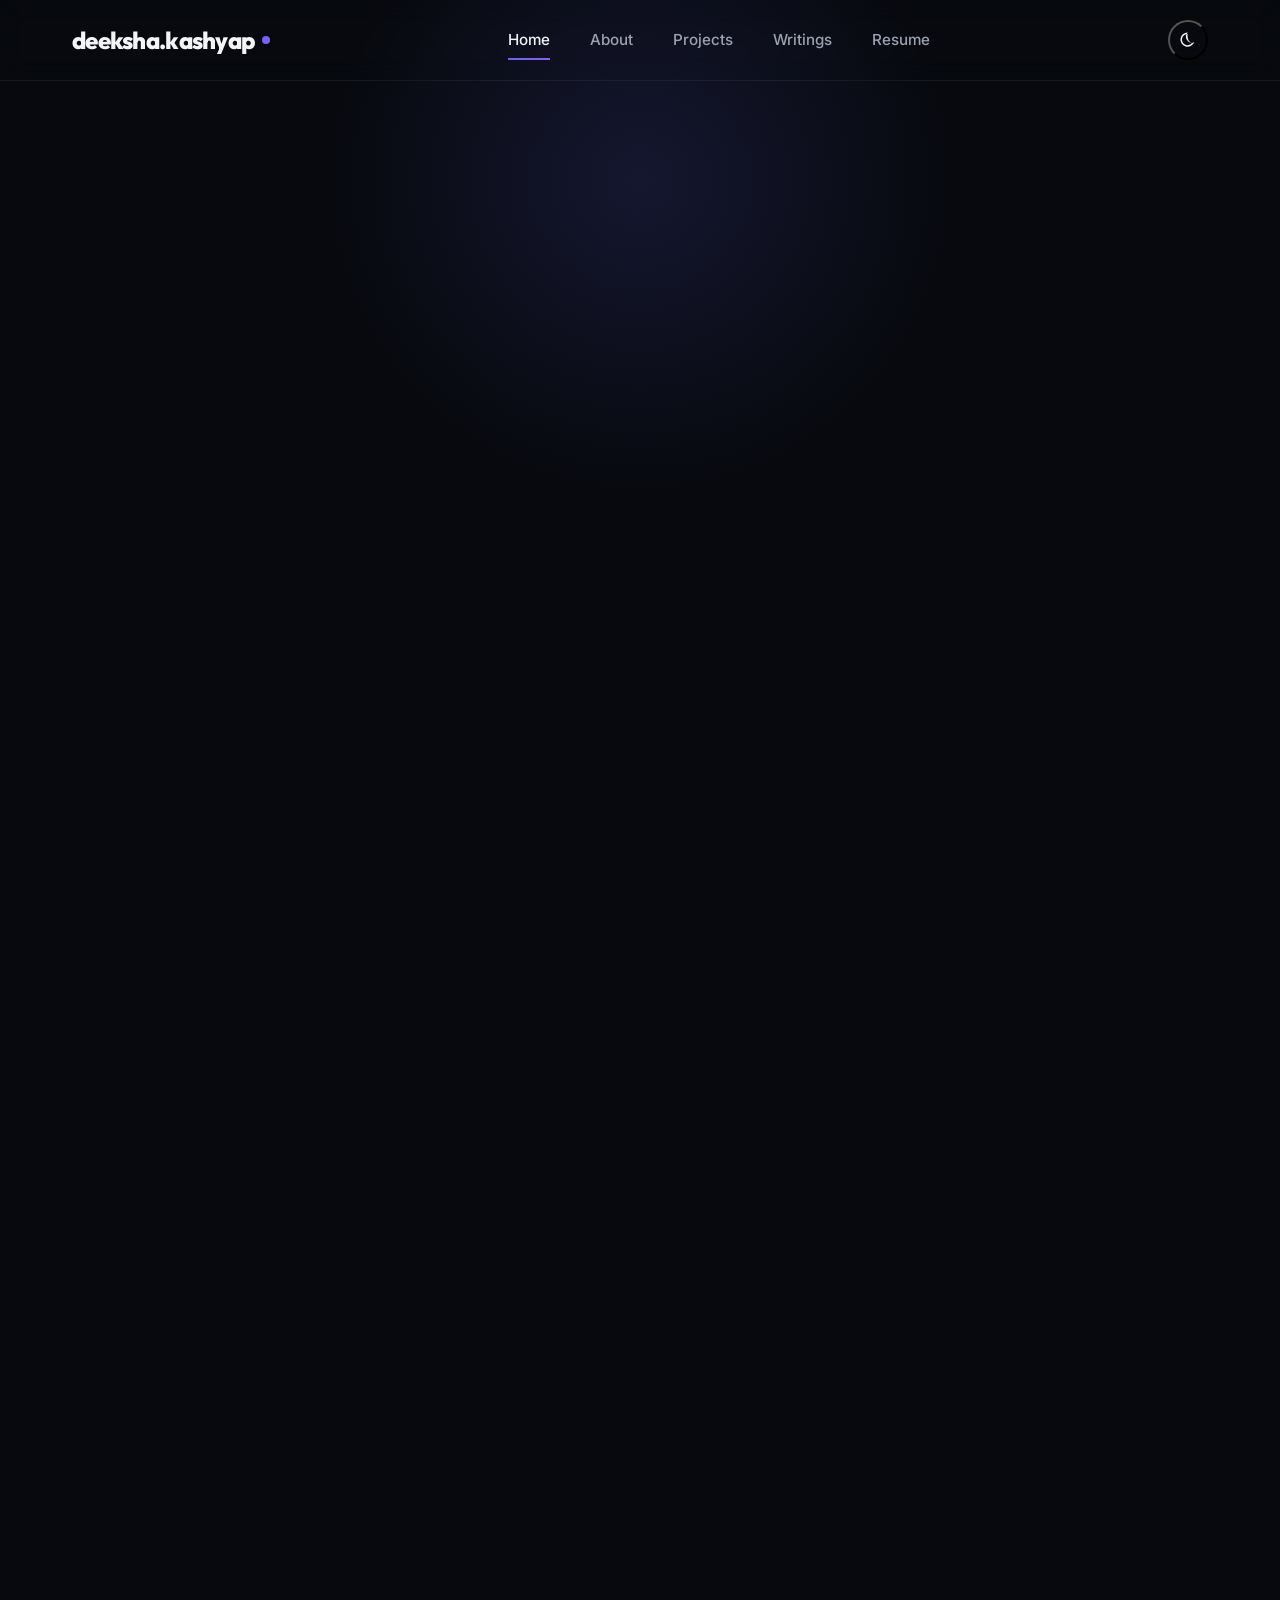
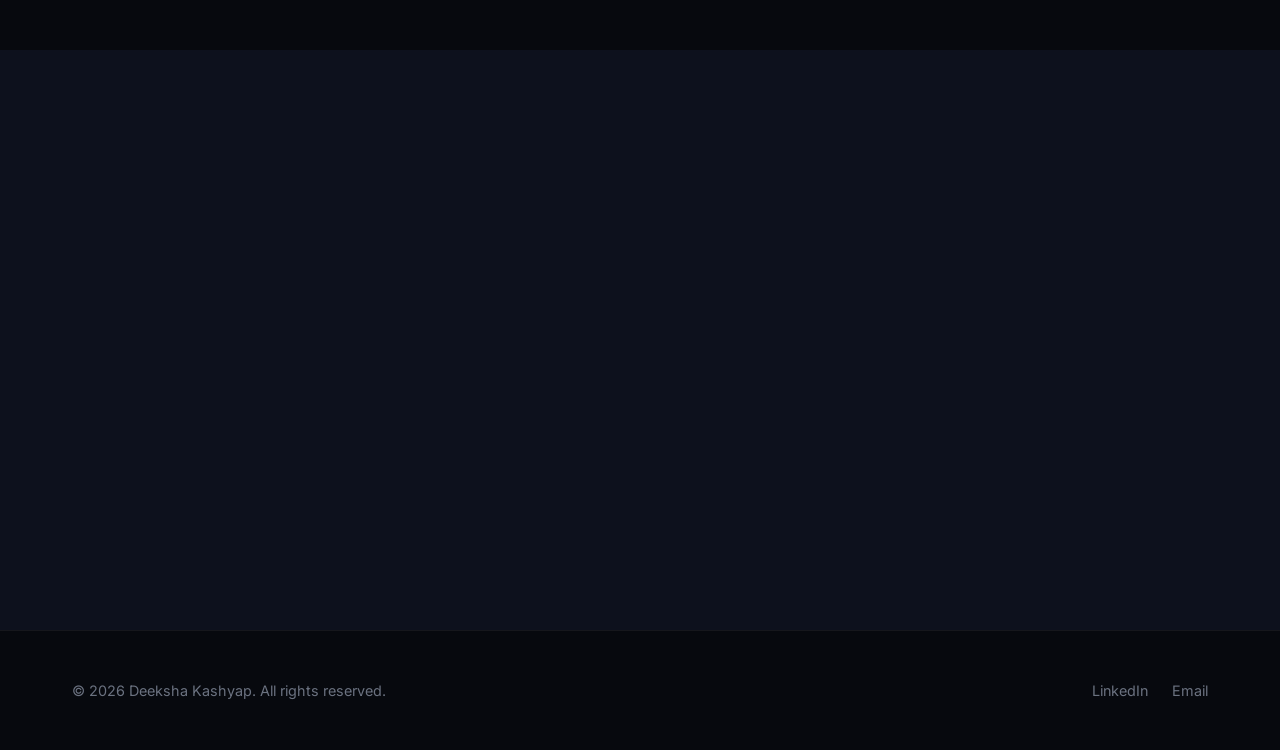
==== commit 8d31367d: "analyics" ====
--- a/index.html
+++ b/index.html
@@ -5,7 +5,9 @@
     <meta name="viewport" content="width=device-width, initial-scale=1.0">
     <meta name="description" content="Product portfolio of Deeksha Kashyap - UX/UI and Product Designer. Designing intuitive, scalable digital products that connect user needs with business goals.">
     <title>Deeksha Kashyap | Product Designer Portfolio</title>
+    <link rel="icon" type="image/png" href="favicon.png">
     <link rel="stylesheet" href="css/style.css">
+    <script src="analytics.js"></script>
     
     <style>
         .project-img-wrapper img {
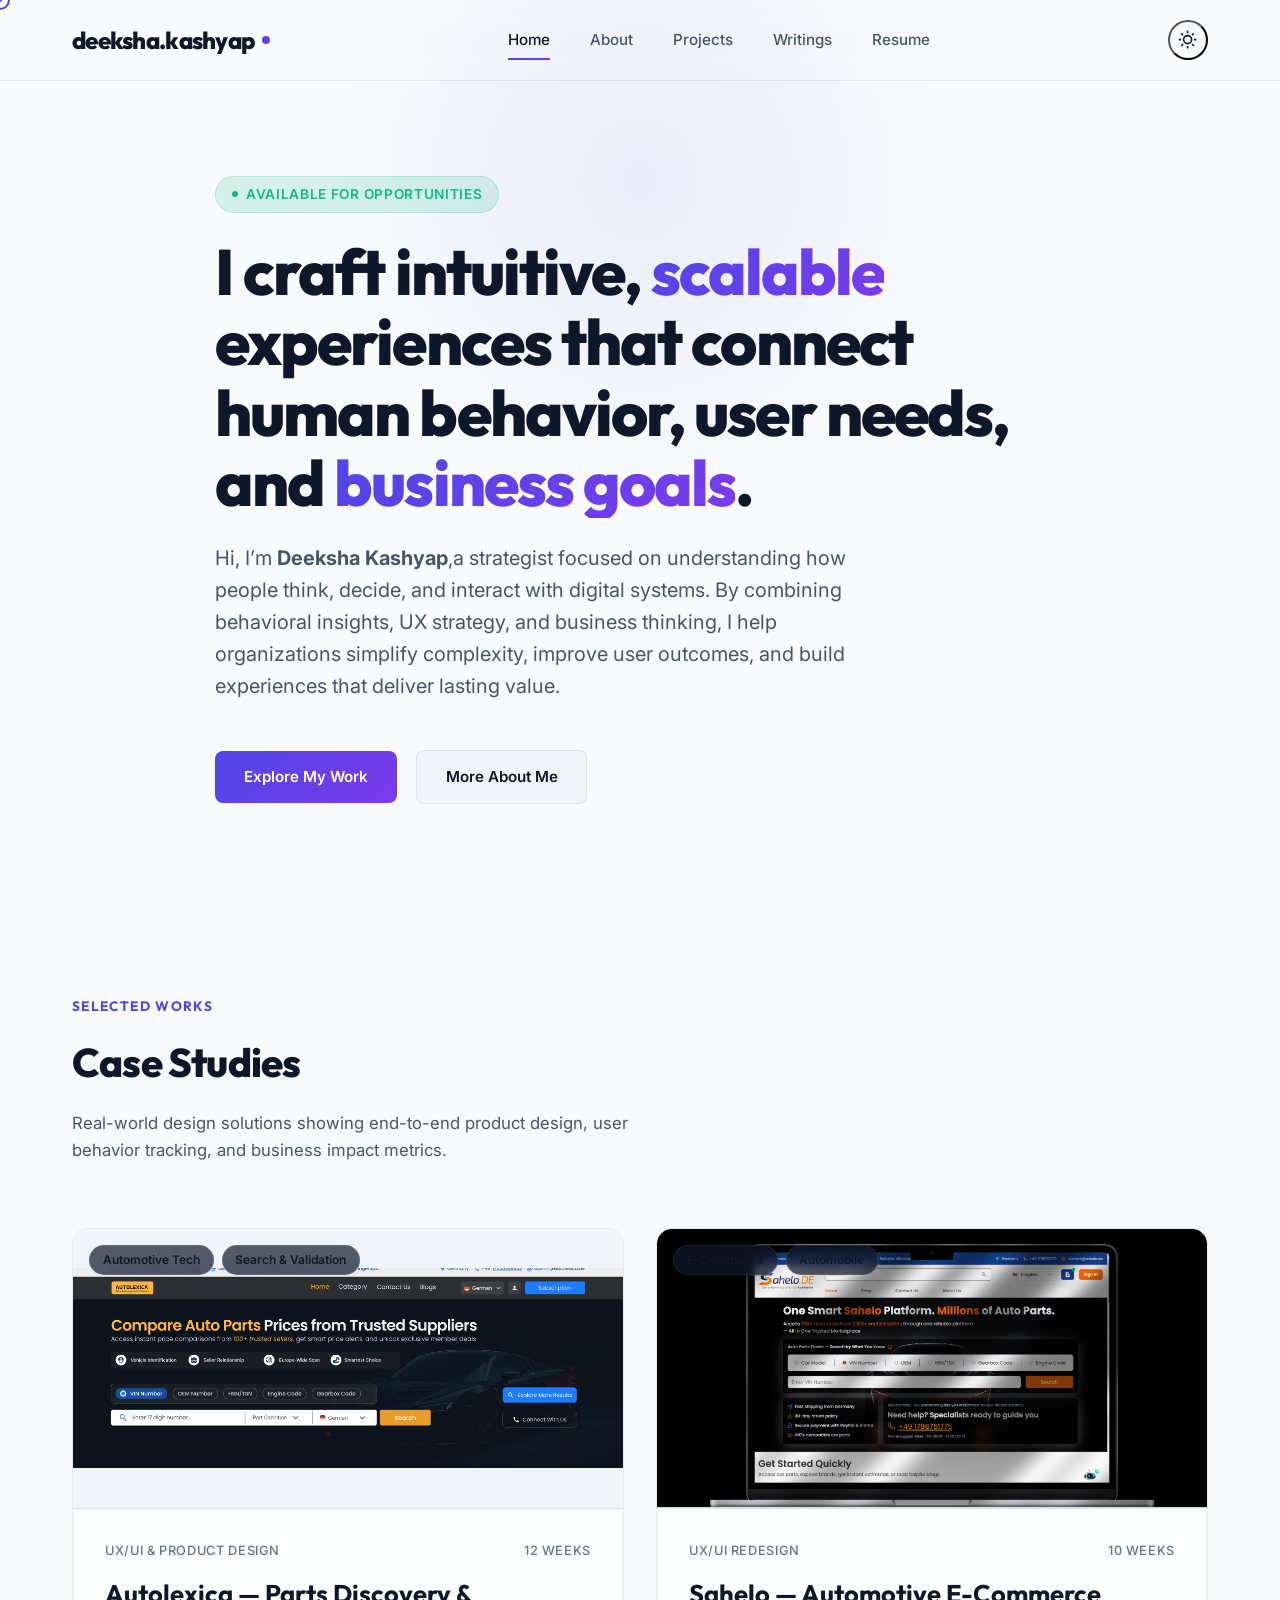
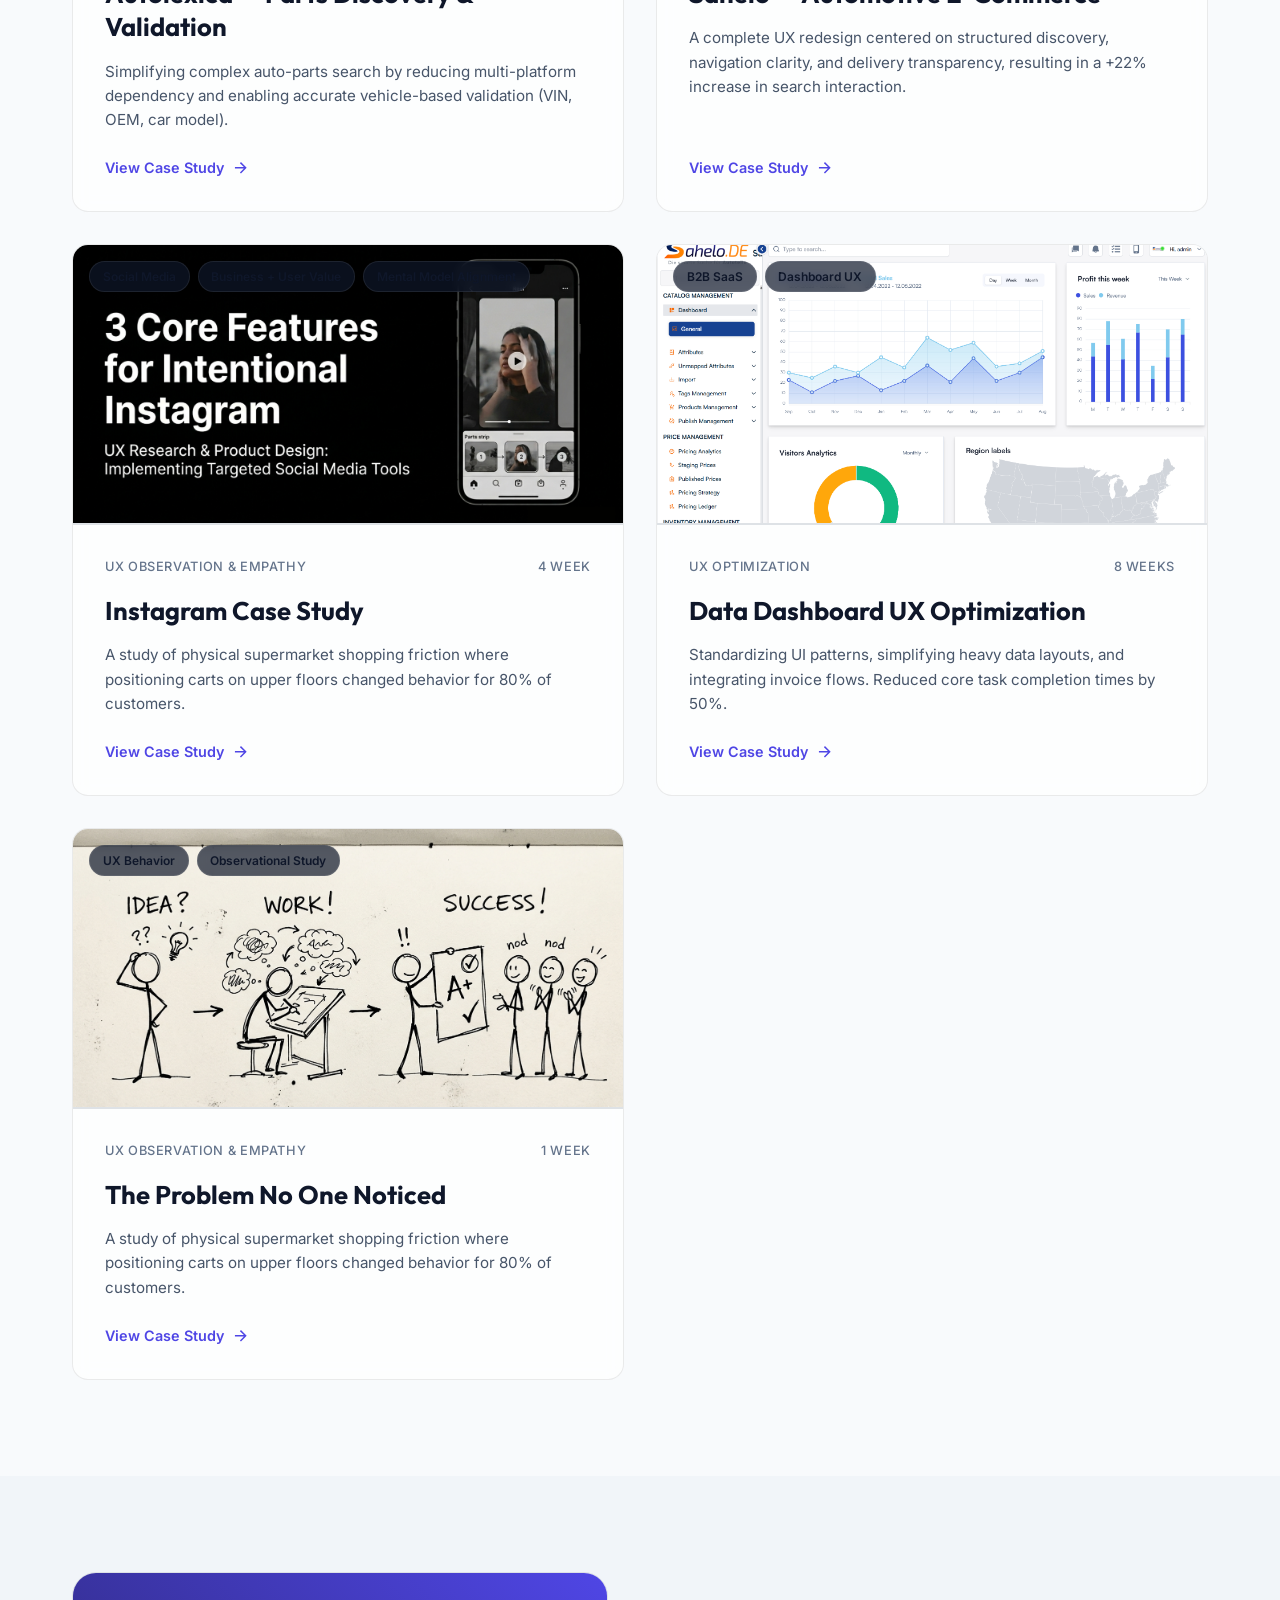
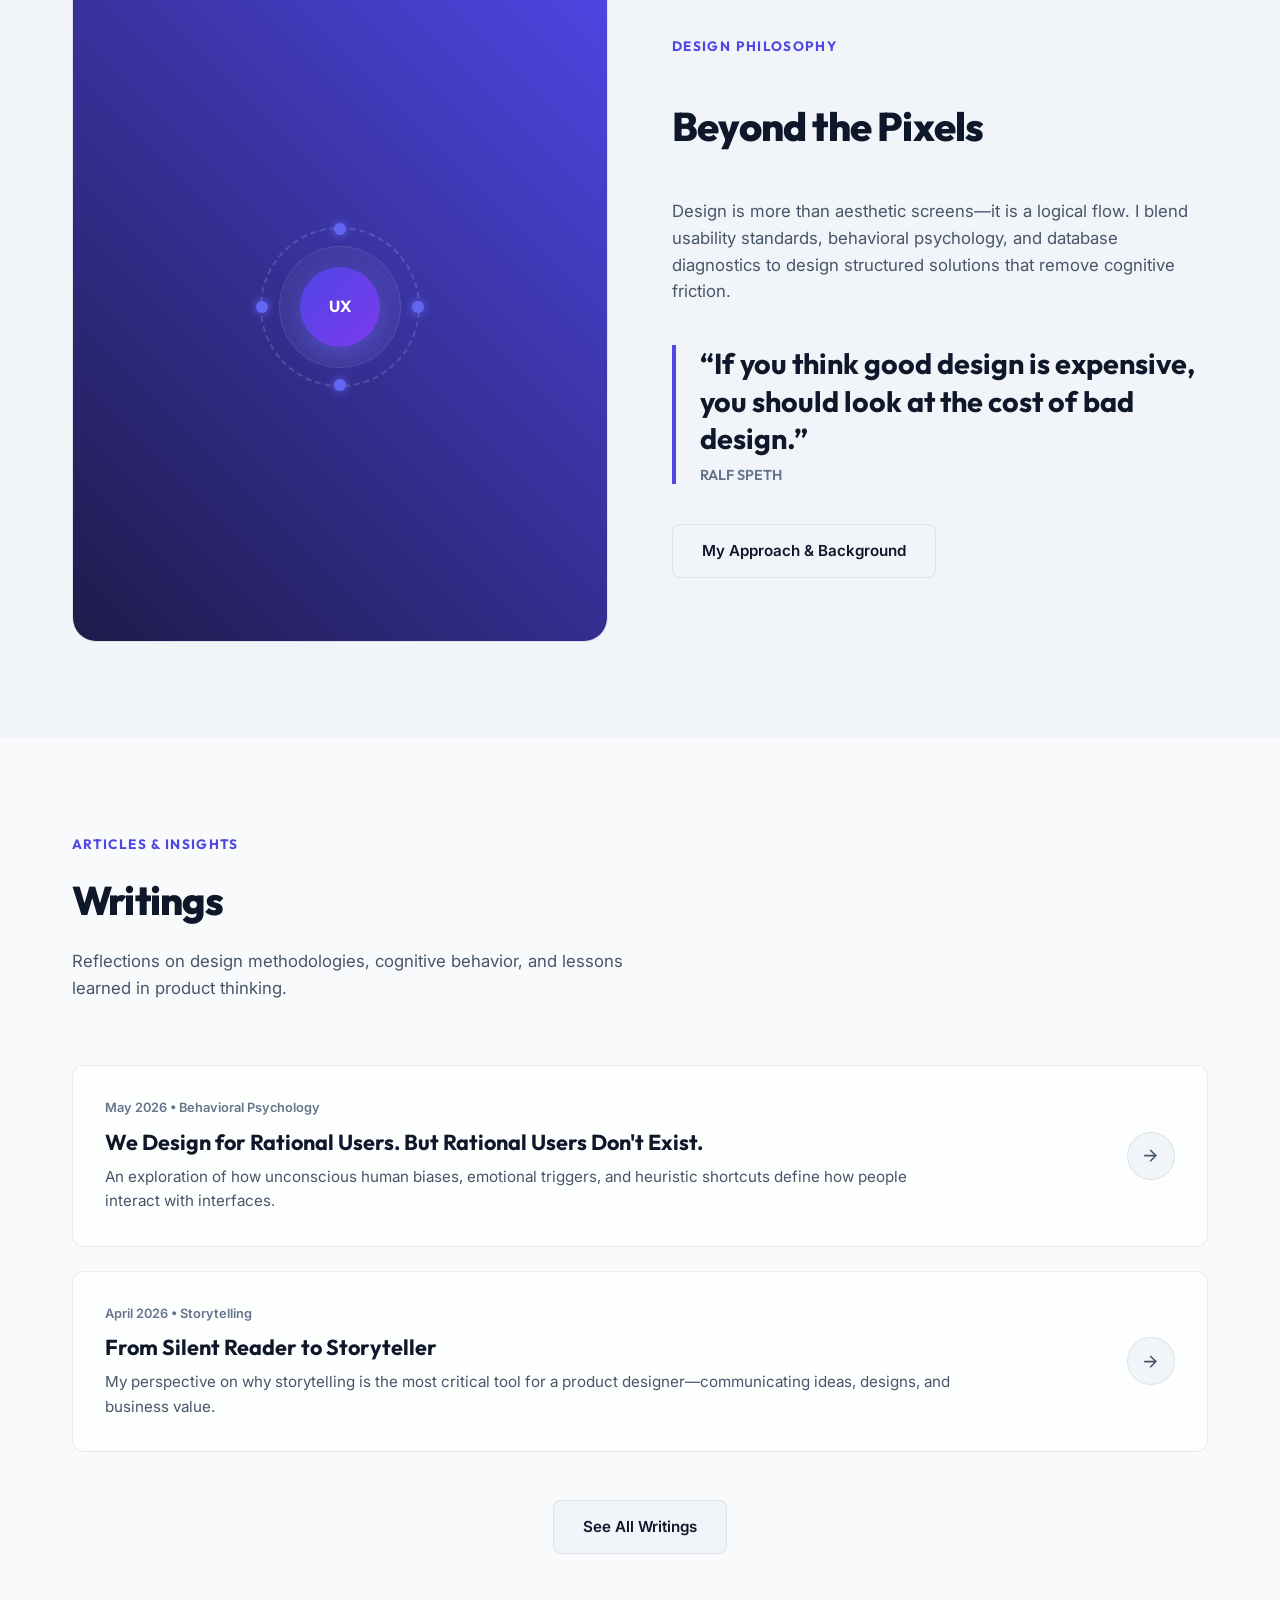
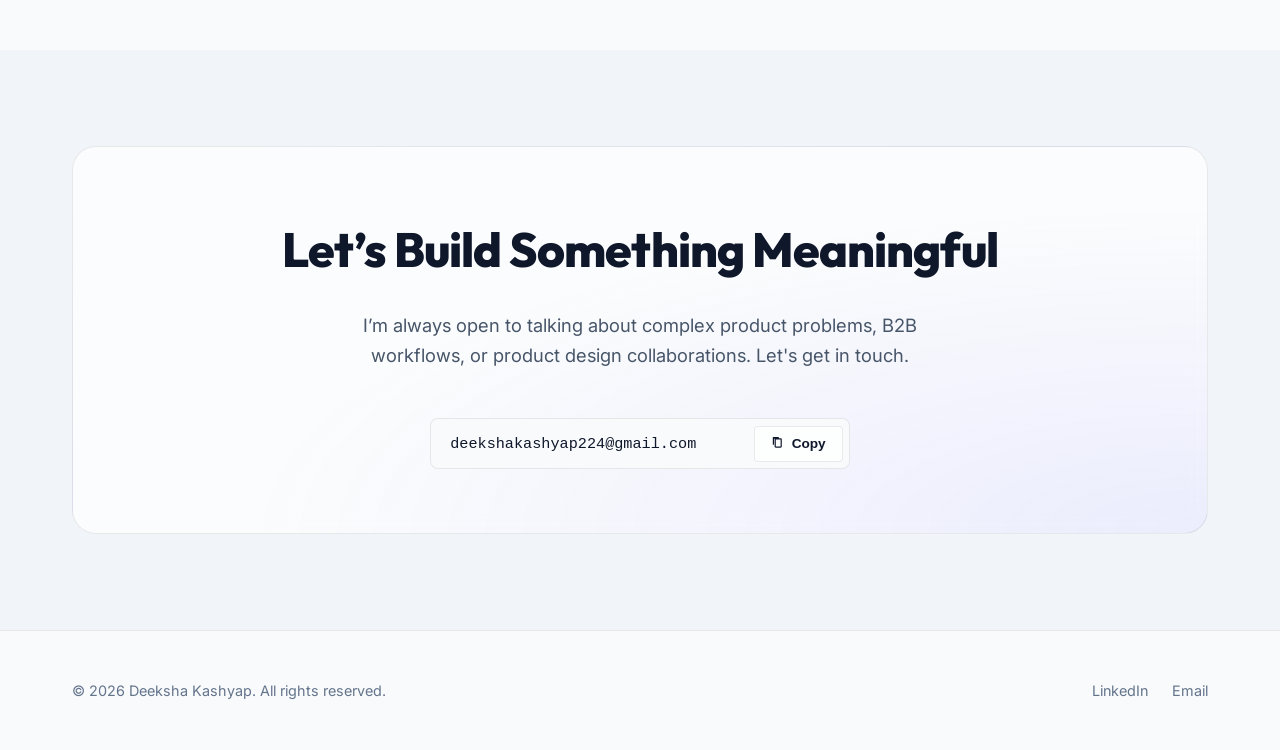
==== commit 12934343: "apply GA4 and Clarity" ====
--- a/index.html
+++ b/index.html
@@ -7,7 +7,26 @@
     <title>Deeksha Kashyap | Product Designer Portfolio</title>
     <link rel="icon" type="image/png" href="favicon.png">
     <link rel="stylesheet" href="css/style.css">
-    <script src="analytics.js"></script>
+    
+    <!-- Google tag (gtag.js) -->
+<script async src="https://www.googletagmanager.com/gtag/js?id=G-EJRSQ3LTP7"></script>
+<script>
+  window.dataLayer = window.dataLayer || [];
+  function gtag(){dataLayer.push(arguments);}
+  gtag('js', new Date());
+
+  gtag('config', 'G-EJRSQ3LTP7');
+</script>
+
+<!-- Microsoft Clarity Tracking Code -->
+
+<script type="text/javascript">
+    (function(c,l,a,r,i,t,y){
+        c[a]=c[a]||function(){(c[a].q=c[a].q||[]).push(arguments)};
+        t=l.createElement(r);t.async=1;t.src="https://www.clarity.ms/tag/"+i;
+        y=l.getElementsByTagName(r)[0];y.parentNode.insertBefore(t,y);
+    })(window, document, "clarity", "script", "x5df9ftha4");
+</script>
     
     <style>
         .project-img-wrapper img {
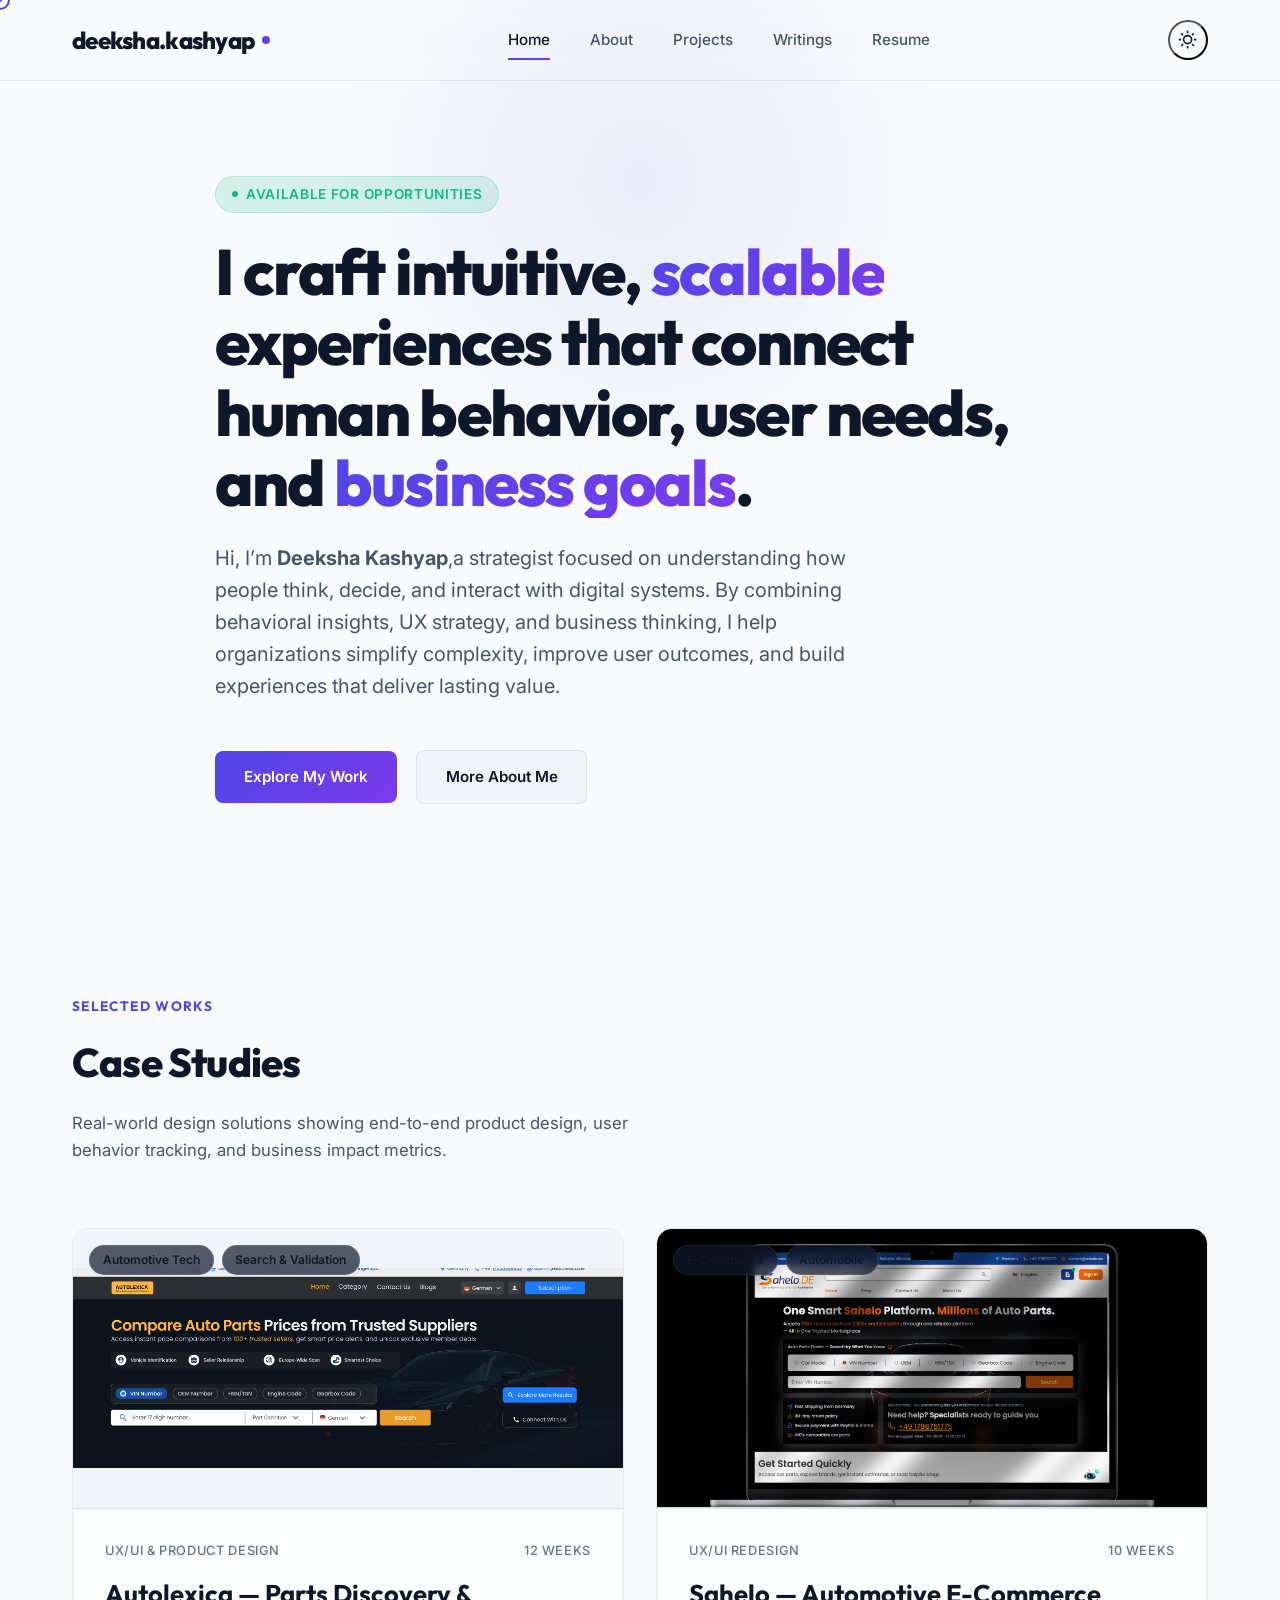
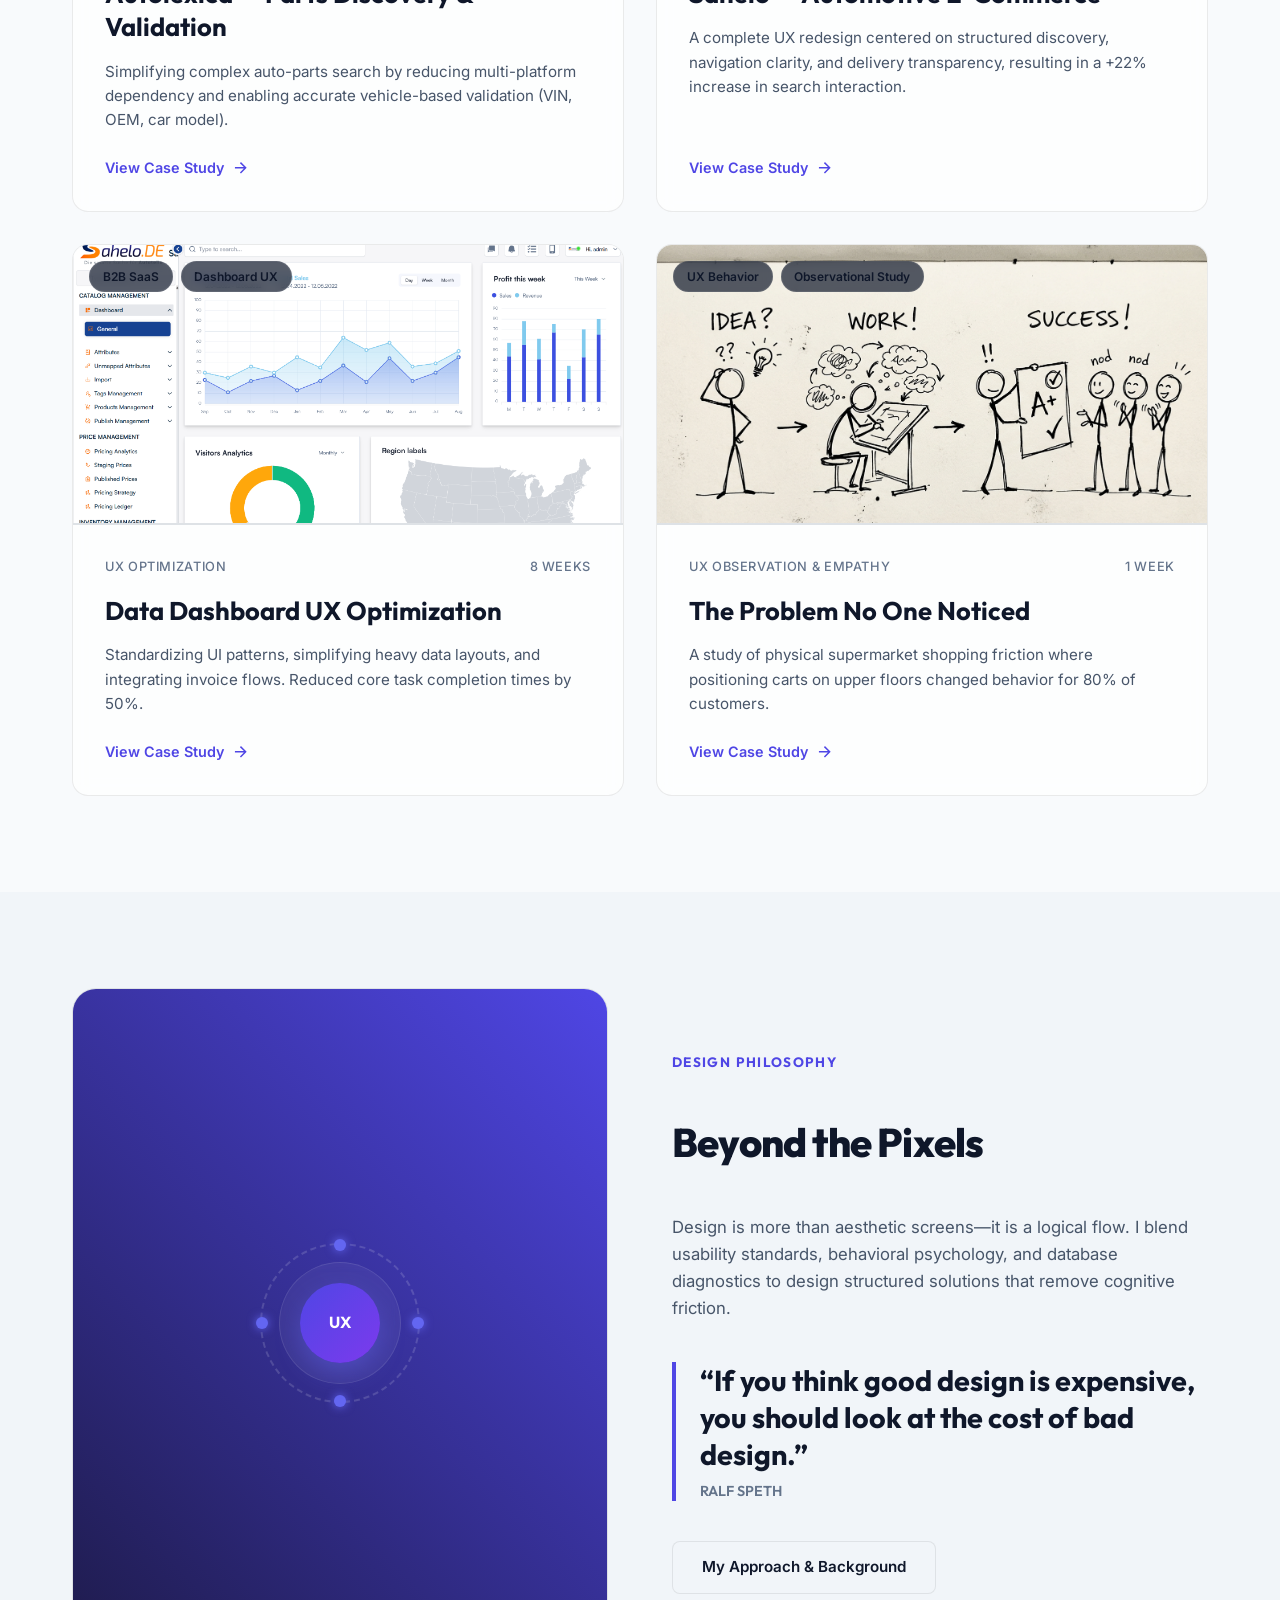
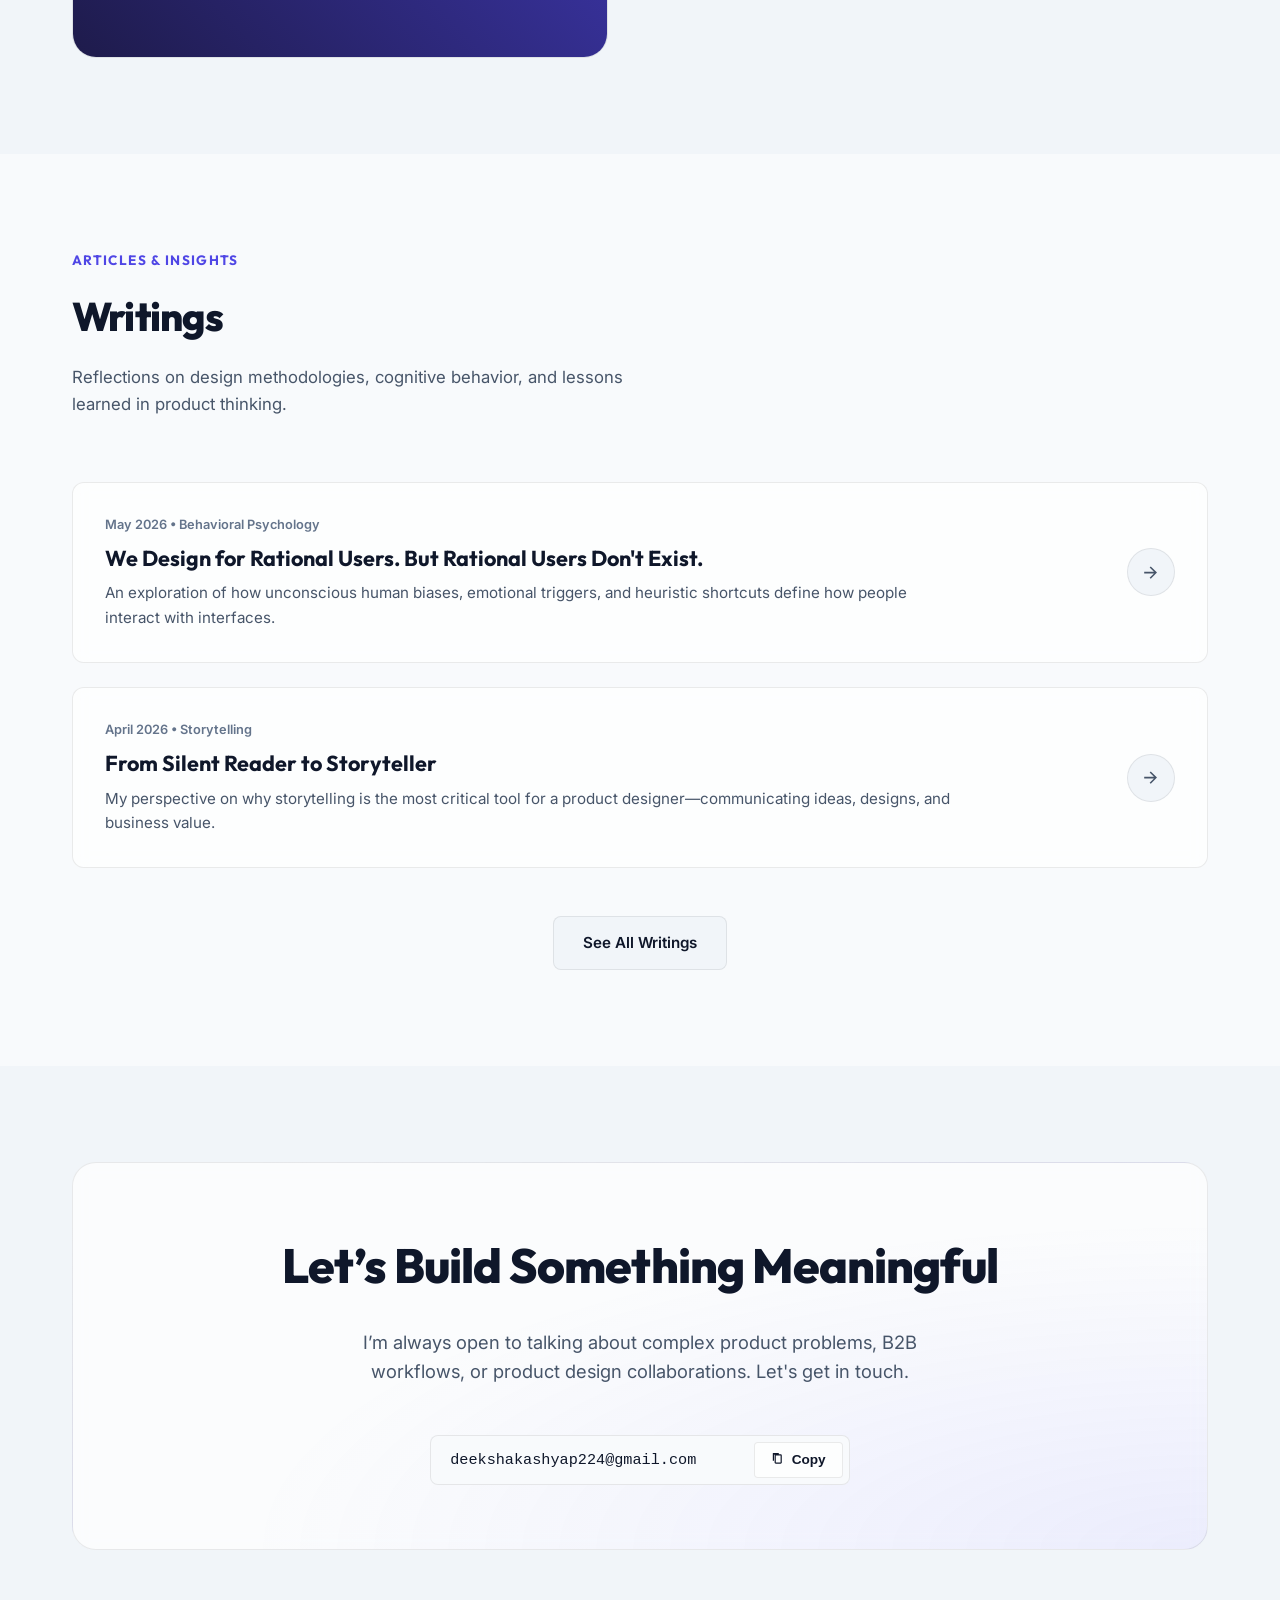
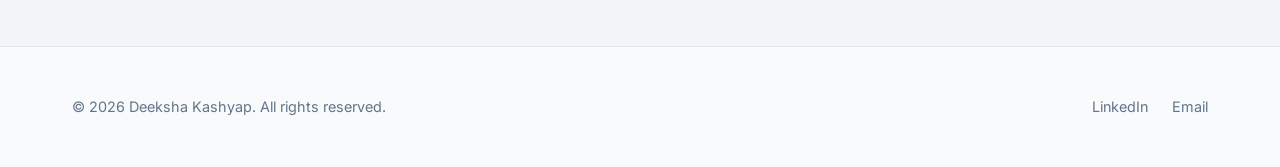
==== commit 8753319c: "update resume" ====
--- a/index.html
+++ b/index.html
@@ -157,7 +157,7 @@
                         </div>
                     </div>
 
-                    <!-- project 5: instagram case study ---->
+                    <!-- project 5: instagram case study 
                      <div class="project-card reveal">
                         <div class="project-img-wrapper">
                             <div class="project-tags">
@@ -165,9 +165,9 @@
                                 <span class="project-tag">Business + User Value</span>
                                 <span class="project-tag">Mental Model Alignment</span>
                             </div>
-                            <img src="images/insta_hero_section.png" alt="Instagram Case Study" class="project-img-wrapper img">  <!-- ← ADDED -->
-                        </div>
-                        <div class="project-content">
+                            <img src="images/insta_hero_section.png" alt="Instagram Case Study" class="project-img-wrapper img">  
+                        </div> -->
+                         <!-- <div class="project-content">
                             <div class="project-meta">
                                 <span>UX Observation & Empathy</span>
                                 <span>4 Week</span>
@@ -179,7 +179,7 @@
                                 <svg viewBox="0 0 24 24" width="16" height="16"><path fill="none" d="M0 0h24v24H0z"/><path fill="currentColor" d="M16.172 11l-5.364-5.364 1.414-1.414L20 12l-7.778 7.778-1.414-1.414L16.172 13H4v-2z"/></svg>
                             </a>
                         </div>
-                    </div>
+                    </div> 
 
                     <!-- Project 3: Internal Dashboard -->
                     <div class="project-card reveal">
